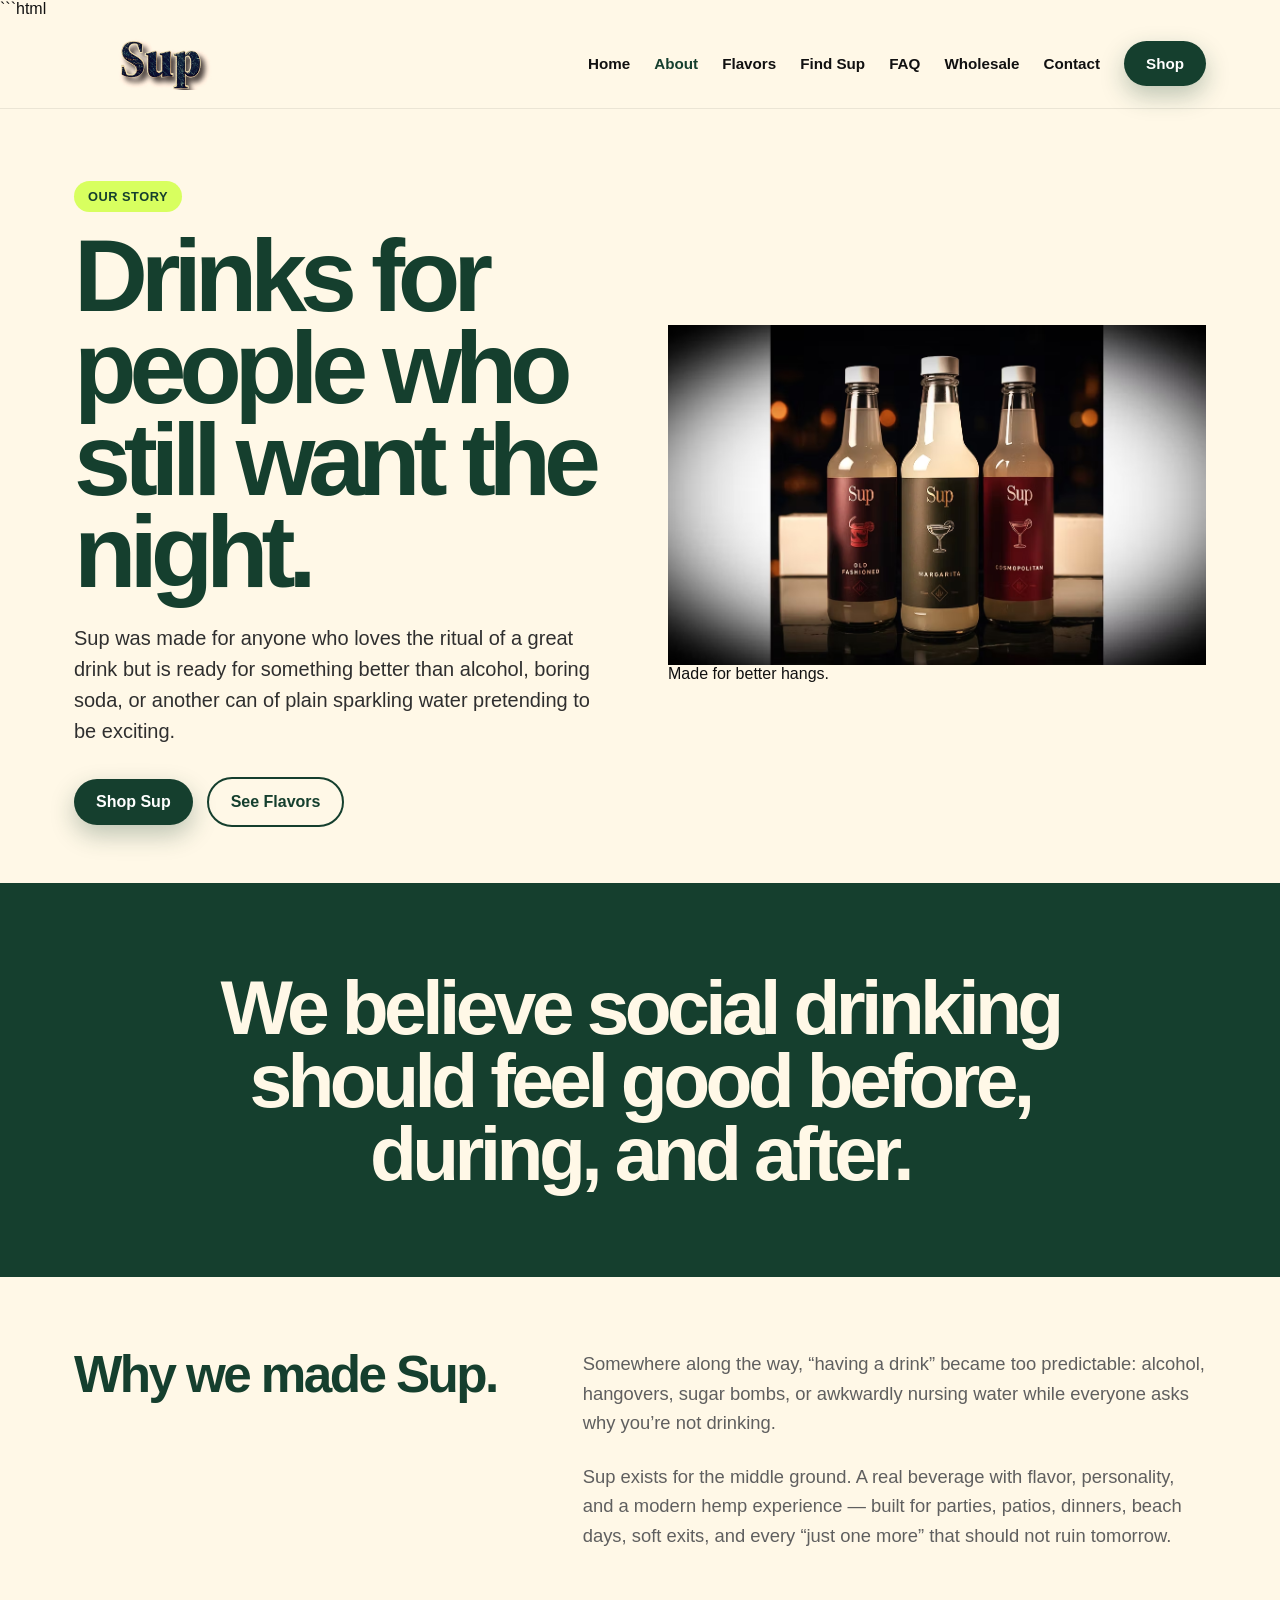
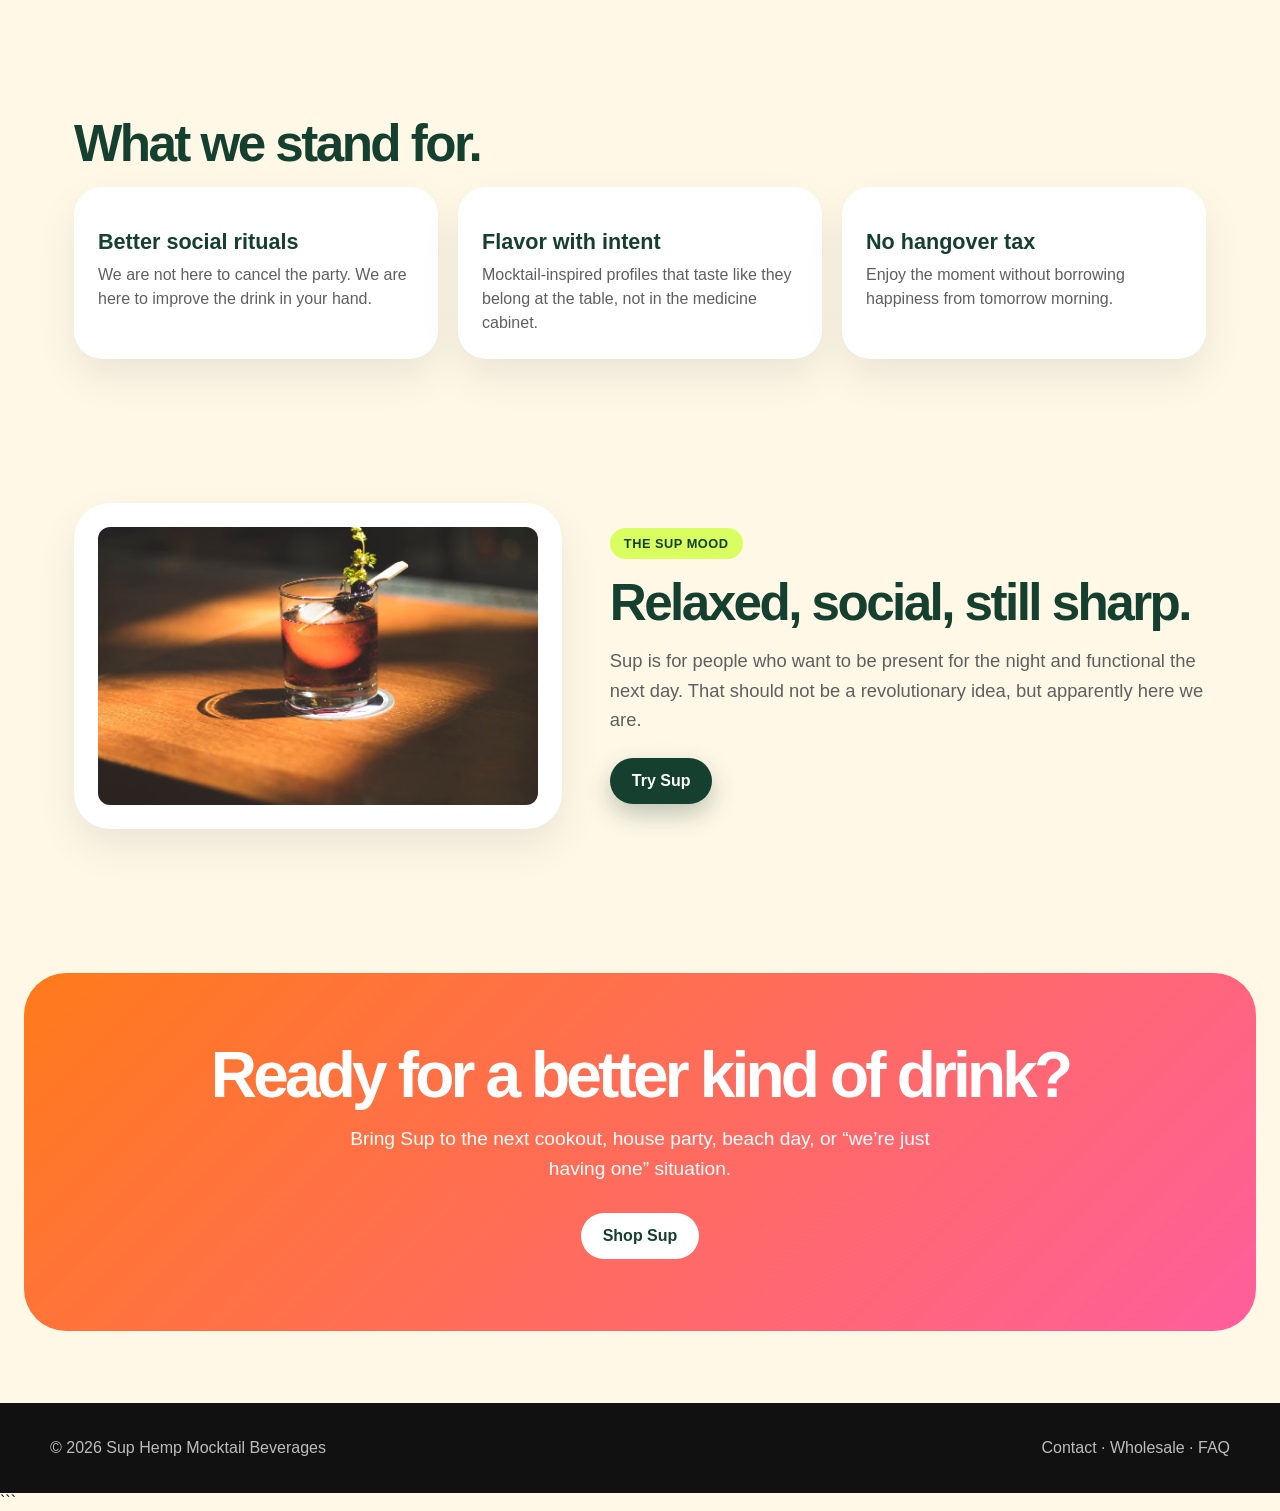
==== about.html @ 7d9d0def "Add About page for Sup Hemp Mocktail Beverages This file contains the HTML structure for the About p" ====
```html
<!DOCTYPE html>
<html lang="en">
<head>
  <meta charset="UTF-8" />
  <meta name="viewport" content="width=device-width, initial-scale=1.0" />

  <title>About Sup | Hemp Mocktail Beverages</title>

  <meta
    name="description"
    content="Learn the story behind Sup Hemp Mocktail Beverages: alcohol-free social drinks made for better nights, better mornings, and better hangs."
  />

  <link rel="stylesheet" href="style.css" />
</head>

<body>
  <header class="site-header">
    <nav class="nav" aria-label="Main navigation">
      <a class="logo" href="index.html" aria-label="Sup home">
        <img
          src="assets/suplogo.avif"
          alt="Sup Hemp Mocktail Beverages logo"
        />
      </a>

      <input
        class="nav-toggle"
        type="checkbox"
        id="nav-toggle"
        aria-label="Toggle navigation menu"
      />

      <label class="nav-toggle-label" for="nav-toggle">
        <span></span>
        <span></span>
        <span></span>
      </label>

      <div class="nav-links">
        <a href="index.html">Home</a>
        <a href="about.html" aria-current="page">About</a>
        <a href="flavors.html">Flavors</a>
        <a href="find-us.html">Find Sup</a>
        <a href="faq.html">FAQ</a>
        <a href="wholesale.html">Wholesale</a>
        <a href="contact.html">Contact</a>

        <a
          class="button nav-button"
          href="https://try-a-sup.myshopify.com/"
          target="_blank"
          rel="noopener"
        >
          Shop
        </a>
      </div>
    </nav>
  </header>

  <main>
    <section class="hero about-hero">
      <div>
        <span class="eyebrow">Our Story</span>

        <h1>
          Drinks for people who still want the night.
        </h1>

        <p>
          Sup was made for anyone who loves the ritual of a great drink but is ready for something better than alcohol, boring soda, or another can of plain sparkling water pretending to be exciting.
        </p>

        <div class="hero-actions">
          <a
            class="button"
            href="https://try-a-sup.myshopify.com/"
            target="_blank"
            rel="noopener"
          >
            Shop Sup
          </a>

          <a class="button secondary" href="flavors.html">
            See Flavors
          </a>
        </div>
      </div>

      <div class="hero-art">
        <img
          src="assets/supbevshero.avif"
          alt="Assorted Sup hemp mocktail beverages"
        />

        <div class="burst">
          Made for better hangs.
        </div>
      </div>
    </section>

    <section class="statement">
      <h2>
        We believe social drinking should feel good before, during, and after.
      </h2>
    </section>

    <section class="section split">
      <div>
        <h2 class="section-title">
          Why we made Sup.
        </h2>
      </div>

      <div>
        <p class="section-copy">
          Somewhere along the way, “having a drink” became too predictable: alcohol, hangovers, sugar bombs, or awkwardly nursing water while everyone asks why you’re not drinking.
        </p>

        <p class="section-copy">
          Sup exists for the middle ground. A real beverage with flavor, personality, and a modern hemp experience — built for parties, patios, dinners, beach days, soft exits, and every “just one more” that should not ruin tomorrow.
        </p>
      </div>
    </section>

    <section class="section">
      <h2 class="section-title">
        What we stand for.
      </h2>

      <div class="benefits">
        <div class="benefit">
          <h3>Better social rituals</h3>

          <p>
            We are not here to cancel the party. We are here to improve the drink in your hand.
          </p>
        </div>

        <div class="benefit">
          <h3>Flavor with intent</h3>

          <p>
            Mocktail-inspired profiles that taste like they belong at the table, not in the medicine cabinet.
          </p>
        </div>

        <div class="benefit">
          <h3>No hangover tax</h3>

          <p>
            Enjoy the moment without borrowing happiness from tomorrow morning.
          </p>
        </div>
      </div>
    </section>

    <section class="section image-band">
      <img
        src="assets/supofhero.avif"
        alt="Sup hemp mocktail beverage can"
      />

      <div>
        <span class="eyebrow">
          The Sup Mood
        </span>

        <h2 class="section-title">
          Relaxed, social, still sharp.
        </h2>

        <p class="section-copy">
          Sup is for people who want to be present for the night and functional the next day. That should not be a revolutionary idea, but apparently here we are.
        </p>

        <a
          class="button"
          href="https://try-a-sup.myshopify.com/"
          target="_blank"
          rel="noopener"
        >
          Try Sup
        </a>
      </div>
    </section>

    <section class="cta">
      <h2>
        Ready for a better kind of drink?
      </h2>

      <p>
        Bring Sup to the next cookout, house party, beach day, or “we’re just having one” situation.
      </p>

      <a
        class="button"
        href="https://try-a-sup.myshopify.com/"
        target="_blank"
        rel="noopener"
      >
        Shop Sup
      </a>
    </section>
  </main>

  <footer>
    <div class="footer-inner">
      <div>
        © 2026 Sup Hemp Mocktail Beverages
      </div>

      <div>
        <a href="contact.html">Contact</a>
        ·
        <a href="wholesale.html">Wholesale</a>
        ·
        <a href="faq.html">FAQ</a>
      </div>
    </div>
  </footer>
</body>
</html>
```
---- style.css ----
:root {
  --green: #153f2e;
  --green-hover: #1c5a41;
  --lime: #d8ff5f;
  --cream: #fff8e7;
  --orange: #ff7a1a;
  --pink: #ff5e9c;
  --dark: #111;
  --muted: #5f5f5f;
}

* {
  box-sizing: border-box;
}

html {
  scroll-behavior: smooth;
}

body {
  margin: 0;
  font-family: Arial, Helvetica, sans-serif;
  background: var(--cream);
  color: var(--dark);
  -webkit-font-smoothing: antialiased;
  text-rendering: optimizeLegibility;
}

a {
  color: inherit;
  text-decoration: none;
}

img {
  max-width: 100%;
  display: block;
}

.site-header,
header {
  position: sticky;
  top: 0;
  z-index: 1000;
  background: rgba(255, 248, 231, 0.94);
  backdrop-filter: blur(12px);
  border-bottom: 1px solid rgba(0,0,0,0.08);
}

.nav {
  max-width: 1180px;
  margin: 0 auto;
  padding: 18px 24px;
  display: flex;
  align-items: center;
  justify-content: space-between;
  gap: 24px;
  position: relative;
}

.logo img {
  height: 54px;
}

.nav-links {
  display: flex;
  align-items: center;
  gap: 24px;
  font-weight: 700;
  font-size: 0.95rem;
}

.nav-links a {
  transition: opacity 0.2s ease;
}

.nav-links a:hover {
  opacity: 0.7;
}

.nav-links a[aria-current="page"] {
  color: var(--green);
}

.nav-toggle {
  display: none;
}

.nav-toggle-label {
  display: none;
  cursor: pointer;
  flex-direction: column;
  gap: 5px;
}

.nav-toggle-label span {
  width: 28px;
  height: 3px;
  border-radius: 999px;
  background: var(--green);
  display: block;
}

.button {
  display: inline-flex;
  align-items: center;
  justify-content: center;
  background: var(--green);
  color: #fff;
  padding: 14px 22px;
  border-radius: 999px;
  font-weight: 800;
  border: 0;
  cursor: pointer;
  box-shadow: 0 10px 24px rgba(21,63,46,0.28);
  transition:
    background 0.25s ease,
    transform 0.2s ease,
    box-shadow 0.25s ease;
}

.button:hover {
  background: var(--green-hover);
  transform: translateY(-2px);
  box-shadow: 0 14px 28px rgba(21,63,46,0.34);
}

.secondary {
  background: transparent;
  border: 2px solid var(--green);
  color: var(--green);
  box-shadow: none;
}

.secondary:hover {
  background: var(--green);
  color: #fff;
}

.hero {
  max-width: 1180px;
  margin: 0 auto;
  padding: 72px 24px 56px;
  display: grid;
  grid-template-columns: 1fr 1fr;
  align-items: center;
  gap: 56px;
}

.eyebrow {
  display: inline-block;
  margin-bottom: 18px;
  padding: 8px 14px;
  border-radius: 999px;
  background: var(--lime);
  color: var(--green);
  font-weight: 900;
  letter-spacing: 0.04em;
  text-transform: uppercase;
  font-size: 0.8rem;
}

h1 {
  margin: 0;
  font-size: clamp(3.2rem, 8vw, 7rem);
  line-height: 0.9;
  letter-spacing: -0.07em;
  color: var(--green);
}

.hero p {
  max-width: 560px;
  margin: 24px 0 30px;
  font-size: 1.25rem;
  line-height: 1.55;
  color: #2f2f2f;
}

.hero-actions {
  display: flex;
  flex-wrap: wrap;
  gap: 14px;
  align-items: center;
}

.hero-video {
  position: relative;
  width: 100%;
  aspect-ratio: 9 / 16;
  min-height: 640px;
  max-height: 760px;
  overflow: hidden;
  border-radius: 42px;
  background: #000;
  box-shadow: 0 30px 80px rgba(21,63,46,0.22);
}

.hero-video iframe {
  position: absolute;
  inset: 0;
  width: 100%;
  height: 100%;
  border: 0;
}

.section {
  max-width: 1180px;
  margin: 0 auto;
  padding: 72px 24px;
}

.section-title {
  margin: 0 0 18px;
  font-size: clamp(2.1rem, 4vw, 4rem);
  line-height: 1;
  letter-spacing: -0.05em;
  color: var(--green);
}

.section-copy {
  max-width: 720px;
  margin: 0 0 24px;
  font-size: 1.15rem;
  line-height: 1.6;
  color: var(--muted);
}

.flavor-grid,
.location-grid,
.benefits {
  display: grid;
  gap: 20px;
}

.flavor-grid {
  grid-template-columns: repeat(4, 1fr);
}

.location-grid {
  grid-template-columns: repeat(4, 1fr);
}

.benefits {
  grid-template-columns: repeat(3, 1fr);
}

.flavor-card,
.location-card,
.benefit {
  background: #fff;
  border-radius: 28px;
  padding: 24px;
  box-shadow: 0 18px 40px rgba(0,0,0,0.08);
}

.flavor-card {
  min-height: 360px;
  display: flex;
  flex-direction: column;
  justify-content: space-between;
  overflow: hidden;
}

.flavor-card img {
  width: 100%;
  max-height: 230px;
  object-fit: contain;
  filter: drop-shadow(0 18px 18px rgba(0,0,0,0.16));
}

.flavor-card h3,
.location-card h3,
.benefit h3 {
  margin: 18px 0 8px;
  font-size: 1.35rem;
  color: var(--green);
}

.flavor-card p,
.location-card li,
.benefit p {
  margin: 0;
  line-height: 1.5;
  color: var(--muted);
}

.location-card ul {
  list-style: none;
  padding: 0;
  margin: 12px 0 0;
}

.statement {
  background: var(--green);
  color: var(--cream);
  text-align: center;
  padding: 88px 24px;
}

.statement h2 {
  max-width: 980px;
  margin: 0 auto;
  font-size: clamp(2.6rem, 6vw, 6rem);
  line-height: 0.95;
  letter-spacing: -0.06em;
}

.split {
  display: grid;
  grid-template-columns: 0.85fr 1.15fr;
  gap: 48px;
  align-items: start;
}

.image-band {
  display: grid;
  grid-template-columns: 0.9fr 1.1fr;
  gap: 48px;
  align-items: center;
}

.image-band img {
  width: 100%;
  max-height: 520px;
  object-fit: contain;
  border-radius: 36px;
  background: #fff;
  padding: 24px;
  box-shadow: 0 18px 40px rgba(0,0,0,0.08);
}

.faq-list {
  display: grid;
  gap: 14px;
}

details {
  background: #fff;
  border-radius: 22px;
  padding: 22px 24px;
  box-shadow: 0 12px 28px rgba(0,0,0,0.06);
}

summary {
  cursor: pointer;
  font-weight: 900;
  color: var(--green);
  font-size: 1.1rem;
}

details p {
  margin: 16px 0 0;
  color: var(--muted);
  line-height: 1.55;
}

.contact-form {
  display: grid;
  gap: 16px;
  max-width: 860px;
}

.form-grid {
  display: grid;
  grid-template-columns: 1fr 1fr;
  gap: 16px;
}

input,
select,
textarea {
  width: 100%;
  padding: 16px 18px;
  border-radius: 18px;
  border: 2px solid rgba(21,63,46,0.18);
  background: #fff;
  font: inherit;
  color: var(--dark);
}

textarea {
  resize: vertical;
}

input:focus,
select:focus,
textarea:focus {
  outline: none;
  border-color: var(--green);
}

.sr-only {
  position: absolute;
  width: 1px;
  height: 1px;
  margin: -1px;
  padding: 0;
  overflow: hidden;
  clip-path: inset(50%);
  white-space: nowrap;
  border: 0;
}

.cta {
  margin: 72px 24px;
  padding: 72px 24px;
  border-radius: 42px;
  background: linear-gradient(135deg, var(--orange), var(--pink));
  color: #fff;
  text-align: center;
}

.cta h2 {
  max-width: 860px;
  margin: 0 auto 18px;
  font-size: clamp(2.4rem, 5vw, 5rem);
  line-height: 0.95;
  letter-spacing: -0.06em;
}

.cta p {
  max-width: 620px;
  margin: 0 auto 30px;
  font-size: 1.2rem;
  line-height: 1.55;
}

.cta .button {
  background: #fff;
  color: var(--green);
  box-shadow: none;
}

.cta .button:hover {
  background: var(--cream);
}

footer {
  background: var(--dark);
  color: #fff;
  padding: 36px 24px;
}

.footer-inner {
  max-width: 1180px;
  margin: 0 auto;
  display: flex;
  justify-content: space-between;
  flex-wrap: wrap;
  gap: 24px;
  color: rgba(255,255,255,0.72);
}

@media (max-width: 1100px) {
  .nav-links {
    gap: 18px;
  }

  .hero {
    gap: 40px;
  }
}

@media (max-width: 900px) {
  .nav {
    flex-wrap: wrap;
  }

  .nav-toggle-label {
    display: flex;
    margin-left: auto;
  }

  .nav-links {
    width: 100%;
    display: none;
    flex-direction: column;
    align-items: flex-start;
    padding-top: 18px;
    gap: 18px;
  }

  .nav-toggle:checked + .nav-toggle-label + .nav-links {
    display: flex;
  }

  .nav-button {
    width: 100%;
    justify-content: center;
  }

  .hero,
  .split,
  .image-band {
    grid-template-columns: 1fr;
  }

  .hero {
    padding-top: 48px;
  }

  .hero-video {
    aspect-ratio: 9 / 16;
    min-height: auto;
    max-height: none;
  }

  .flavor-grid,
  .location-grid,
  .benefits {
    grid-template-columns: 1fr 1fr;
  }
}

@media (max-width: 640px) {
  .logo img {
    height: 46px;
  }

  .flavor-grid,
  .location-grid,
  .benefits,
  .form-grid {
    grid-template-columns: 1fr;
  }

  h1 {
    font-size: clamp(3rem, 17vw, 5rem);
  }

  .hero-video {
    width: 100%;
    aspect-ratio: 9 / 16;
    min-height: auto;
    border-radius: 28px;
  }

  .cta {
    margin: 48px 16px;
    padding: 56px 20px;
  }
}
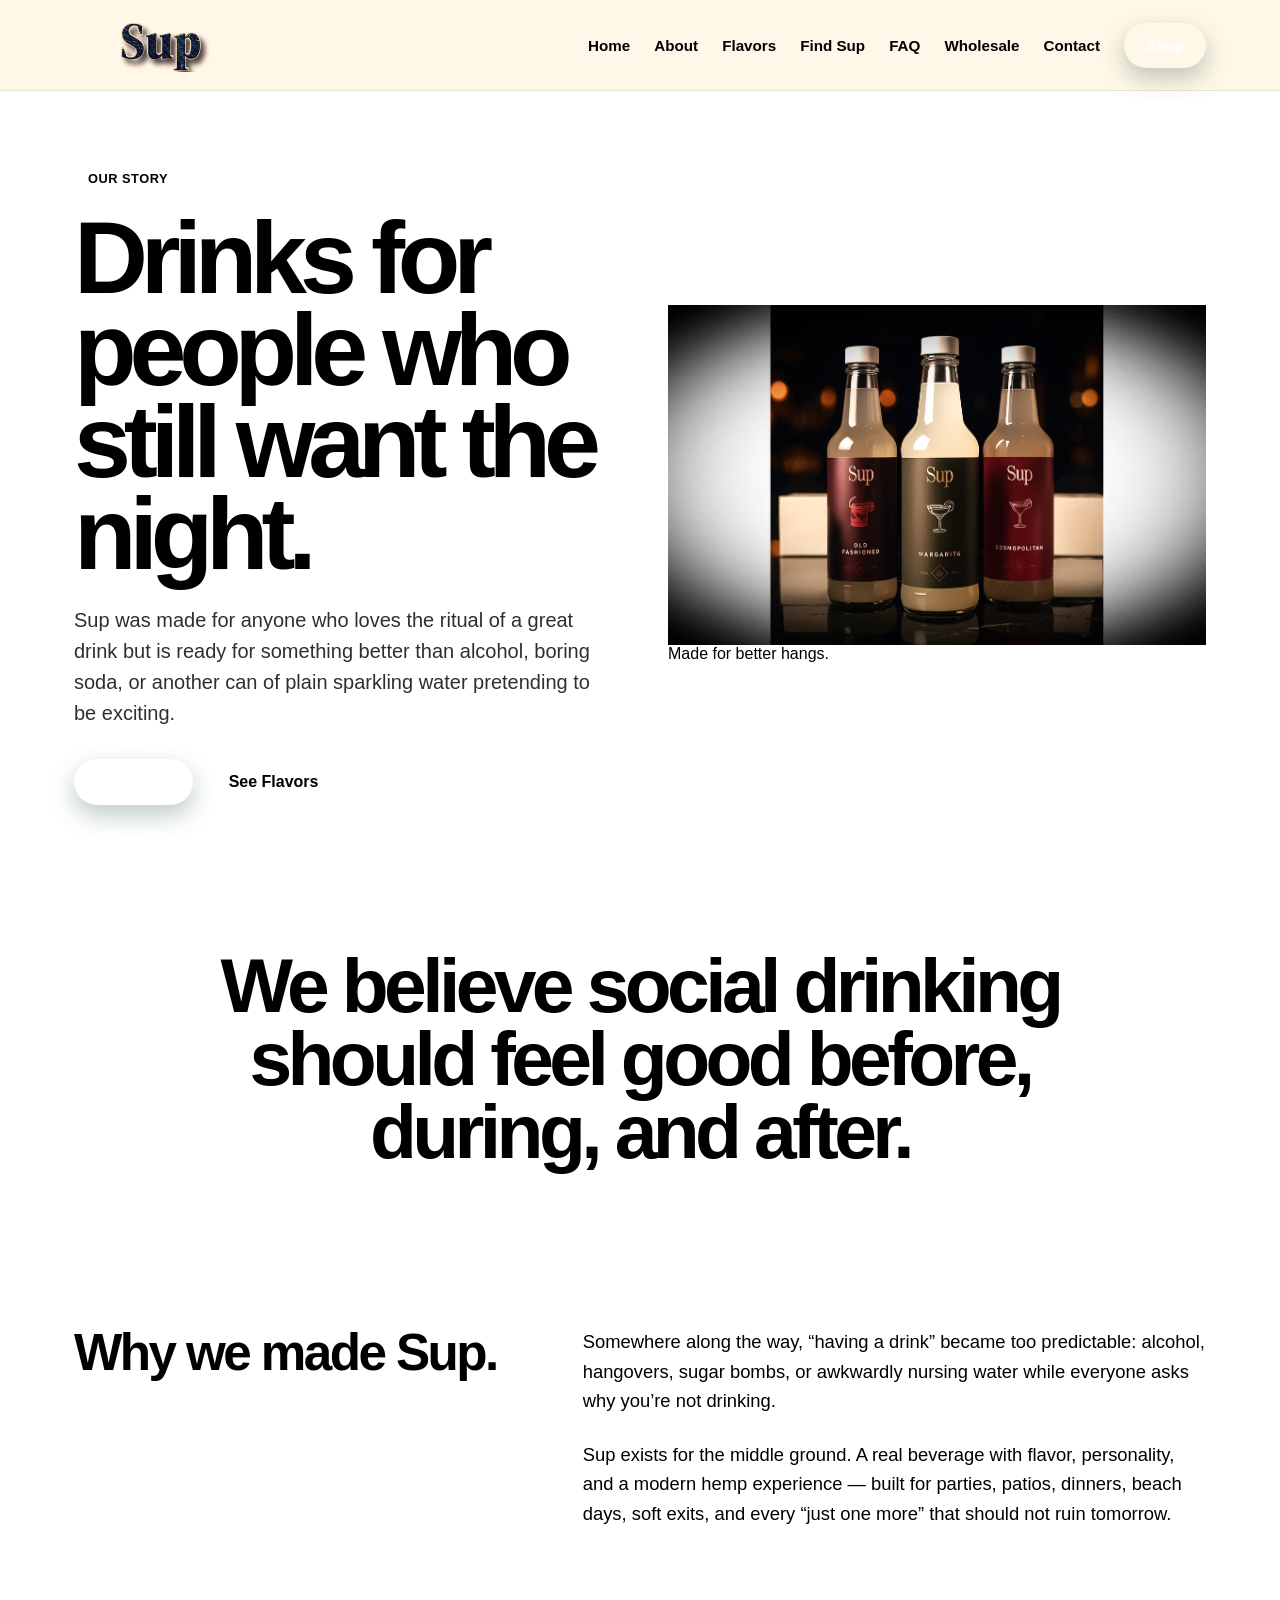
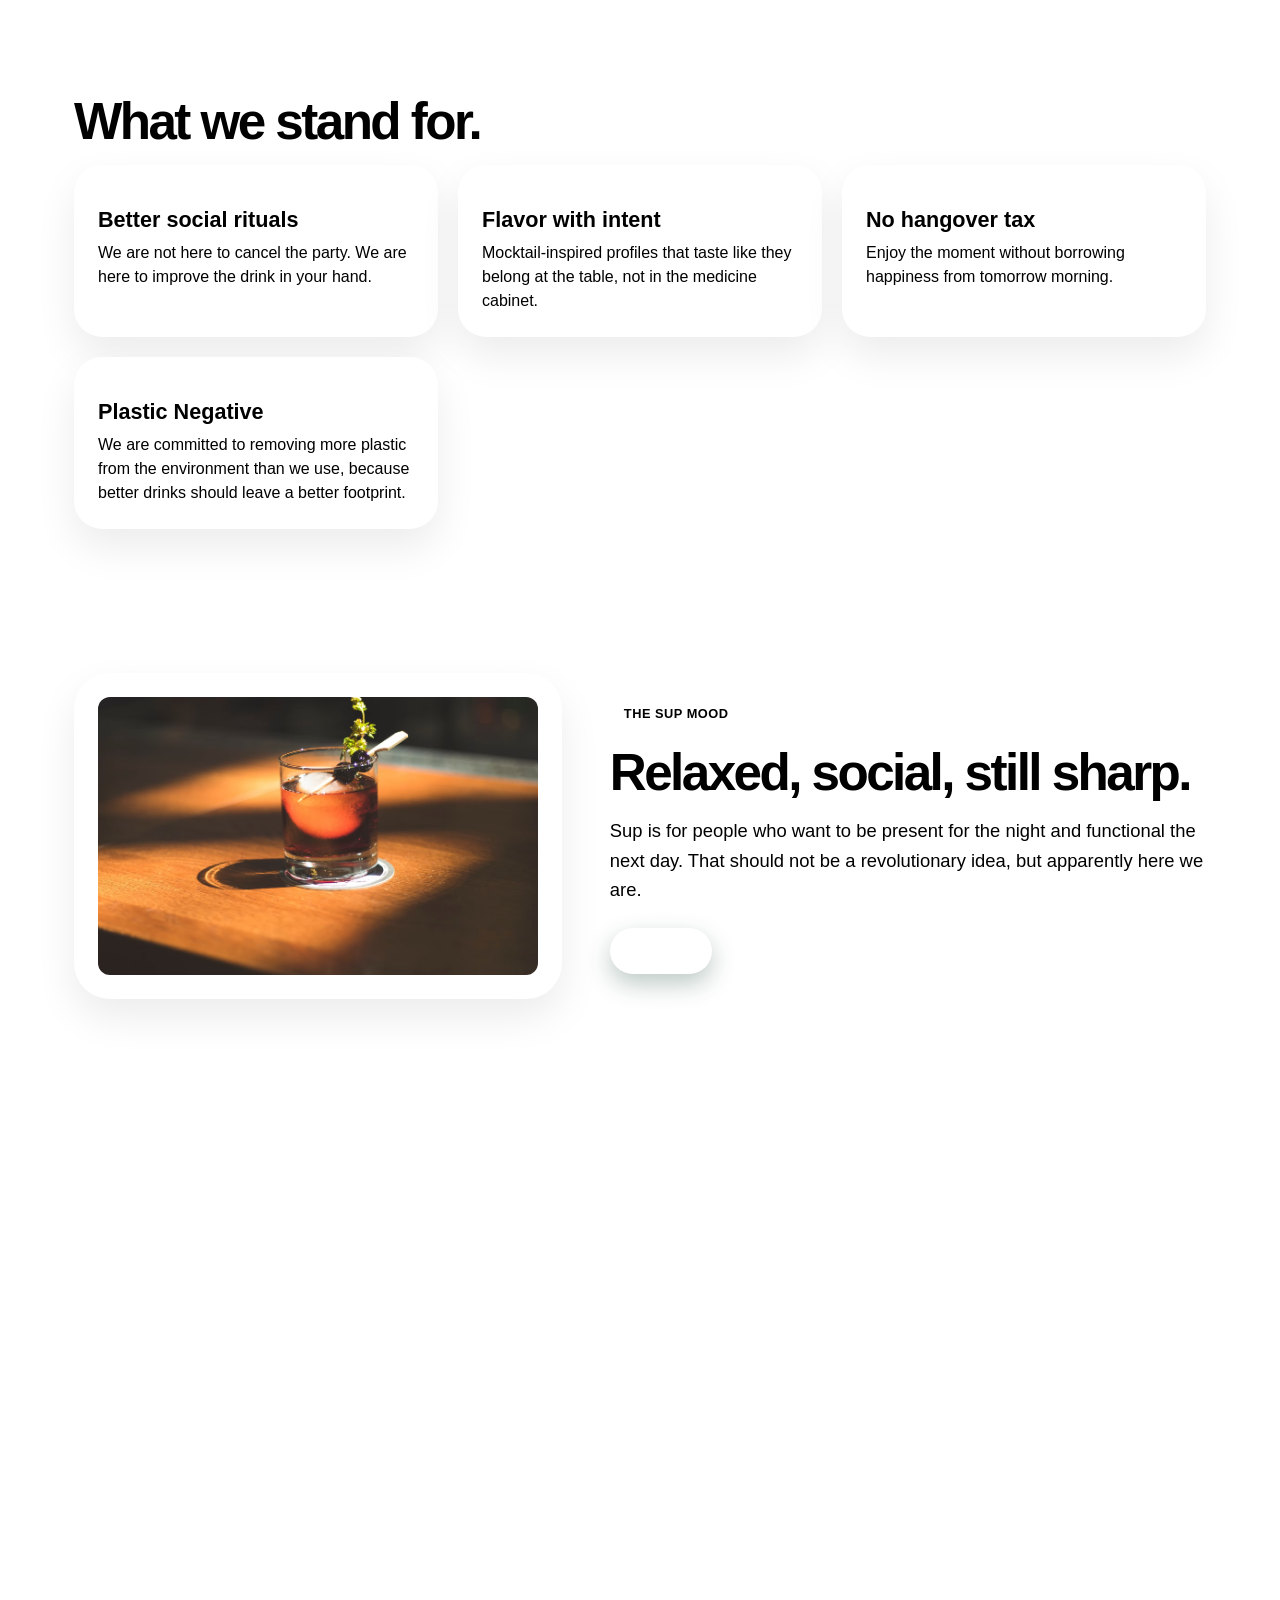
==== commit 1fa30252: "Update about.html" ====
--- a/about.html
+++ b/about.html
@@ -1,4 +1,4 @@
-```html
+
 <!DOCTYPE html>
 <html lang="en">
 <head>
@@ -153,6 +153,14 @@
             Enjoy the moment without borrowing happiness from tomorrow morning.
           </p>
         </div>
+
+        <div class="benefit">
+          <h3>Plastic Negative</h3>
+
+          <p>
+            We are committed to removing more plastic from the environment than we use, because better drinks should leave a better footprint.
+          </p>
+        </div>
       </div>
     </section>
 
@@ -223,4 +231,3 @@
   </footer>
 </body>
 </html>
-```
--- a/style.css
+++ b/style.css
@@ -1,4 +1,4 @@
-
+```css
 :root {
   --green: #153f2e;
   --green-hover: #1c5a41;
@@ -44,7 +44,7 @@
   z-index: 1000;
   background: rgba(255, 248, 231, 0.94);
   backdrop-filter: blur(12px);
-  border-bottom: 1px solid rgba(0,0,0,0.08);
+  border-bottom: 1px solid rgba(0, 0, 0, 0.08);
 }
 
 .nav {
@@ -112,7 +112,7 @@
   font-weight: 800;
   border: 0;
   cursor: pointer;
-  box-shadow: 0 10px 24px rgba(21,63,46,0.28);
+  box-shadow: 0 10px 24px rgba(21, 63, 46, 0.28);
   transition:
     background 0.25s ease,
     transform 0.2s ease,
@@ -122,7 +122,7 @@
 .button:hover {
   background: var(--green-hover);
   transform: translateY(-2px);
-  box-shadow: 0 14px 28px rgba(21,63,46,0.34);
+  box-shadow: 0 14px 28px rgba(21, 63, 46, 0.34);
 }
 
 .secondary {
@@ -135,6 +135,67 @@
 .secondary:hover {
   background: var(--green);
   color: #fff;
+}
+
+.age-gate {
+  position: fixed;
+  inset: 0;
+  z-index: 99999;
+  background: rgba(17, 17, 17, 0.96);
+  color: #fff;
+  display: grid;
+  place-items: center;
+  padding: 24px;
+}
+
+.age-gate-box {
+  width: 100%;
+  max-width: 460px;
+  background: var(--cream);
+  color: var(--dark);
+  border-radius: 32px;
+  padding: 36px 28px;
+  text-align: center;
+  box-shadow: 0 30px 90px rgba(0, 0, 0, 0.35);
+}
+
+.age-gate-box h2 {
+  margin: 0 0 14px;
+  color: var(--green);
+  font-size: clamp(2rem, 6vw, 3.5rem);
+  line-height: 0.95;
+  letter-spacing: -0.05em;
+}
+
+.age-gate-box p {
+  margin: 0 0 20px;
+  color: var(--muted);
+  line-height: 1.5;
+}
+
+.age-gate-box form {
+  display: grid;
+  gap: 14px;
+}
+
+.age-gate-box label {
+  font-weight: 900;
+  color: var(--green);
+  text-align: left;
+}
+
+.age-gate-box input[type="date"] {
+  margin-top: 8px;
+}
+
+.age-disclaimer {
+  font-size: 0.85rem;
+}
+
+.age-error {
+  margin-top: 16px;
+  color: #b00020;
+  font-weight: 800;
 }
 
 .hero {
@@ -192,7 +253,7 @@
   overflow: hidden;
   border-radius: 42px;
   background: #000;
-  box-shadow: 0 30px 80px rgba(21,63,46,0.22);
+  box-shadow: 0 30px 80px rgba(21, 63, 46, 0.22);
 }
 
 .hero-video iframe {
@@ -250,7 +311,7 @@
   background: #fff;
   border-radius: 28px;
   padding: 24px;
-  box-shadow: 0 18px 40px rgba(0,0,0,0.08);
+  box-shadow: 0 18px 40px rgba(0, 0, 0, 0.08);
 }
 
 .flavor-card {
@@ -265,7 +326,15 @@
   width: 100%;
   max-height: 230px;
   object-fit: contain;
-  filter: drop-shadow(0 18px 18px rgba(0,0,0,0.16));
+  filter: drop-shadow(0 18px 18px rgba(0, 0, 0, 0.16));
+}
+
+.location-card img {
+  width: 100%;
+  max-height: 220px;
+  object-fit: contain;
+  margin: 0 auto 12px;
+  filter: drop-shadow(0 14px 16px rgba(0, 0, 0, 0.14));
 }
 
 .flavor-card h3,
@@ -274,6 +343,17 @@
   margin: 18px 0 8px;
   font-size: 1.35rem;
   color: var(--green);
+}
+
+.location-card h3 a {
+  text-decoration: underline;
+  text-decoration-thickness: 2px;
+  text-underline-offset: 4px;
+}
+
+.location-card h3 a:hover,
+.location-card li a:hover {
+  color: var(--green-hover);
 }
 
 .flavor-card p,
@@ -290,6 +370,20 @@
   margin: 12px 0 0;
 }
 
+.cert-grid {
+  display: grid;
+  grid-template-columns: repeat(2, 1fr);
+  gap: 20px;
+}
+
+.cert-grid img {
+  width: 100%;
+  border-radius: 18px;
+  background: #fff;
+  padding: 12px;
+  box-shadow: 0 12px 28px rgba(0, 0, 0, 0.08);
+}
+
 .statement {
   background: var(--green);
   color: var(--cream);
@@ -326,7 +420,7 @@
   border-radius: 36px;
   background: #fff;
   padding: 24px;
-  box-shadow: 0 18px 40px rgba(0,0,0,0.08);
+  box-shadow: 0 18px 40px rgba(0, 0, 0, 0.08);
 }
 
 .faq-list {
@@ -338,7 +432,7 @@
   background: #fff;
   border-radius: 22px;
   padding: 22px 24px;
-  box-shadow: 0 12px 28px rgba(0,0,0,0.06);
+  box-shadow: 0 12px 28px rgba(0, 0, 0, 0.06);
 }
 
 summary {
@@ -366,13 +460,13 @@
   gap: 16px;
 }
 
-input,
+input:not(.nav-toggle),
 select,
 textarea {
   width: 100%;
   padding: 16px 18px;
   border-radius: 18px;
-  border: 2px solid rgba(21,63,46,0.18);
+  border: 2px solid rgba(21, 63, 46, 0.18);
   background: #fff;
   font: inherit;
   color: var(--dark);
@@ -382,7 +476,7 @@
   resize: vertical;
 }
 
-input:focus,
+input:not(.nav-toggle):focus,
 select:focus,
 textarea:focus {
   outline: none;
@@ -448,7 +542,7 @@
   justify-content: space-between;
   flex-wrap: wrap;
   gap: 24px;
-  color: rgba(255,255,255,0.72);
+  color: rgba(255, 255, 255, 0.72);
 }
 
 @media (max-width: 1100px) {
@@ -507,7 +601,8 @@
 
   .flavor-grid,
   .location-grid,
-  .benefits {
+  .benefits,
+  .cert-grid {
     grid-template-columns: 1fr 1fr;
   }
 }
@@ -520,7 +615,8 @@
   .flavor-grid,
   .location-grid,
   .benefits,
-  .form-grid {
+  .form-grid,
+  .cert-grid {
     grid-template-columns: 1fr;
   }
 
@@ -535,8 +631,14 @@
     border-radius: 28px;
   }
 
+  .age-gate-box {
+    padding: 30px 22px;
+    border-radius: 26px;
+  }
+
   .cta {
     margin: 48px 16px;
     padding: 56px 20px;
   }
 }
+```
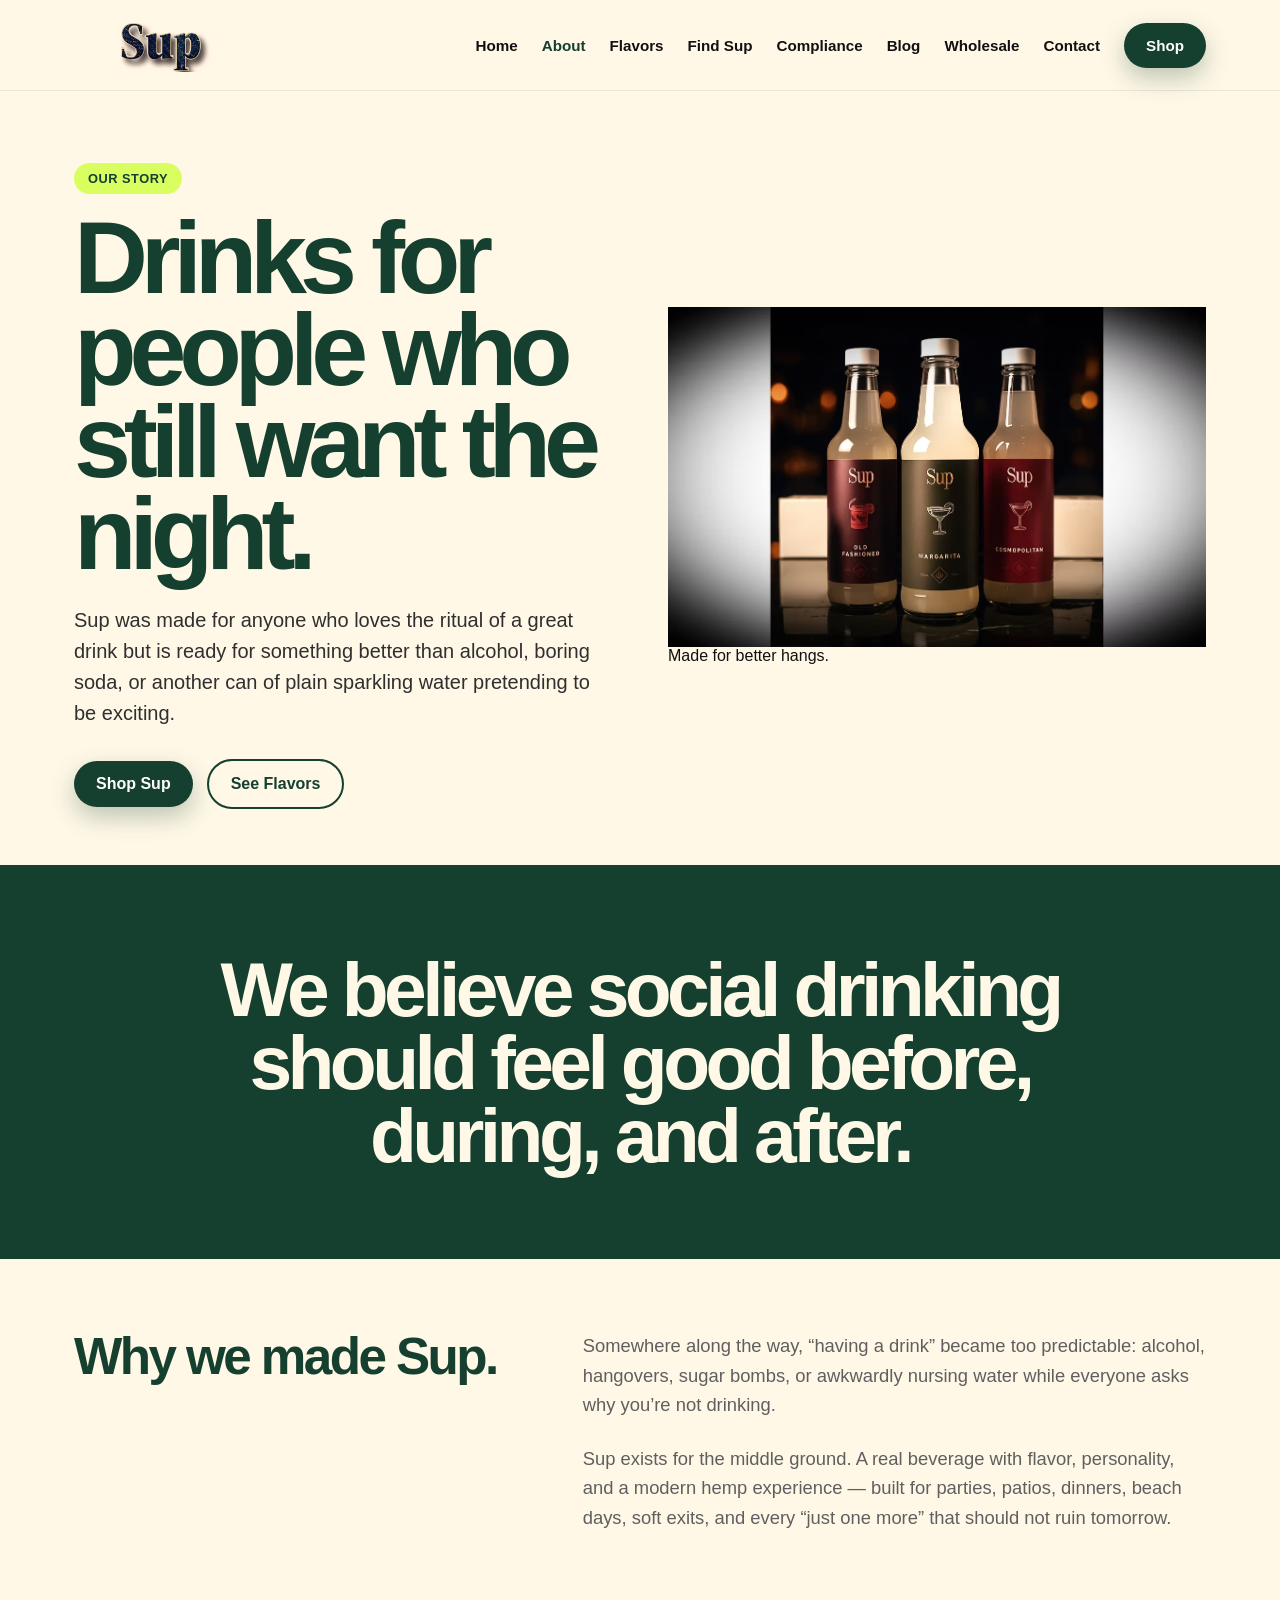
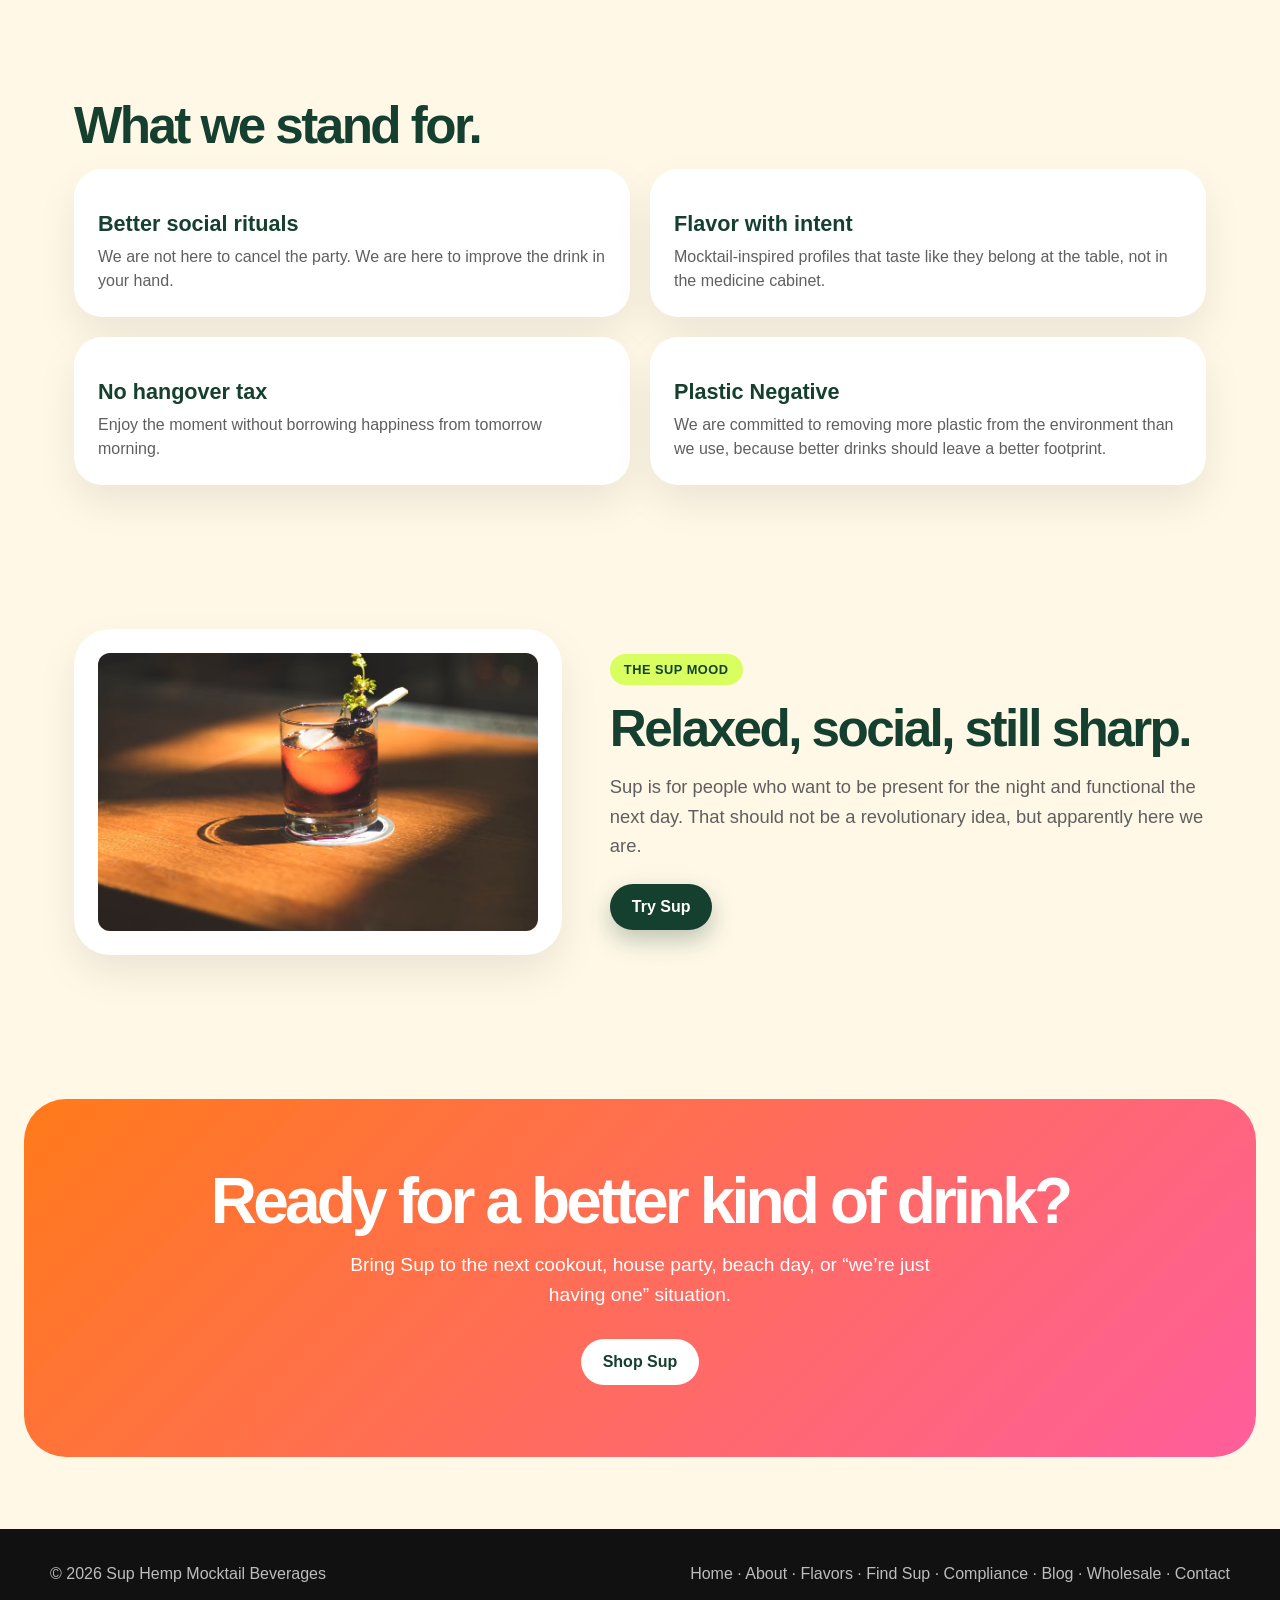
==== commit 396ed905: "Update navigation links in about.html" ====
--- a/about.html
+++ b/about.html
@@ -43,7 +43,8 @@
         <a href="about.html" aria-current="page">About</a>
         <a href="flavors.html">Flavors</a>
         <a href="find-us.html">Find Sup</a>
-        <a href="faq.html">FAQ</a>
+        <a href="compliance.html">Compliance</a>
+        <a href="blog.html">Blog</a>
         <a href="wholesale.html">Wholesale</a>
         <a href="contact.html">Contact</a>
 
@@ -221,13 +222,24 @@
       </div>
 
       <div>
+        <a href="index.html">Home</a>
+        ·
+        <a href="about.html">About</a>
+        ·
+        <a href="flavors.html">Flavors</a>
+        ·
+        <a href="find-us.html">Find Sup</a>
+        ·
+        <a href="compliance.html">Compliance</a>
+        ·
+        <a href="blog.html">Blog</a>
+        ·
+        <a href="wholesale.html">Wholesale</a>
+        ·
         <a href="contact.html">Contact</a>
-        ·
-        <a href="wholesale.html">Wholesale</a>
-        ·
-        <a href="faq.html">FAQ</a>
       </div>
     </div>
   </footer>
 </body>
 </html>
+
--- a/style.css
+++ b/style.css
@@ -1,4 +1,4 @@
-```css
+
 :root {
   --green: #153f2e;
   --green-hover: #1c5a41;
@@ -305,6 +305,10 @@
   grid-template-columns: repeat(3, 1fr);
 }
 
+.benefits:has(.benefit:nth-child(4)) {
+  grid-template-columns: repeat(2, 1fr);
+}
+
 .flavor-card,
 .location-card,
 .benefit {
@@ -641,4 +645,3 @@
     padding: 56px 20px;
   }
 }
-```
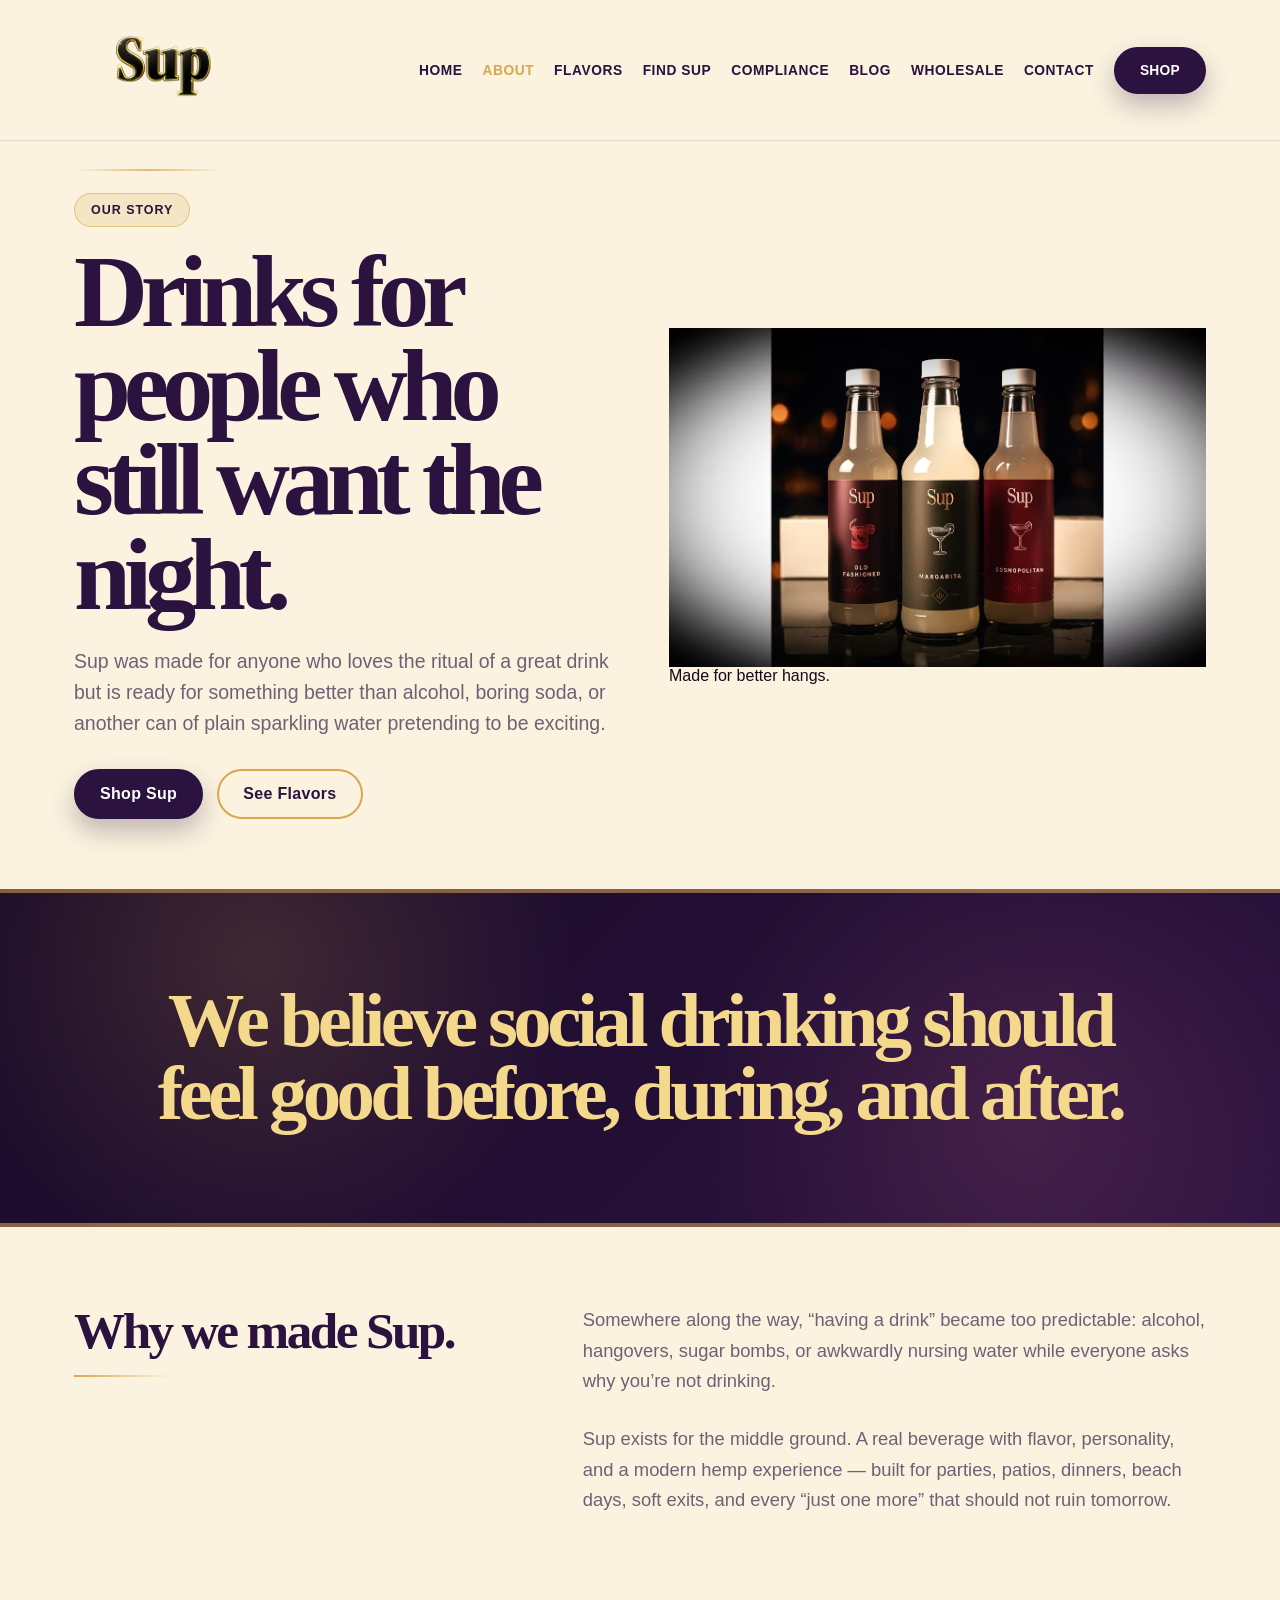
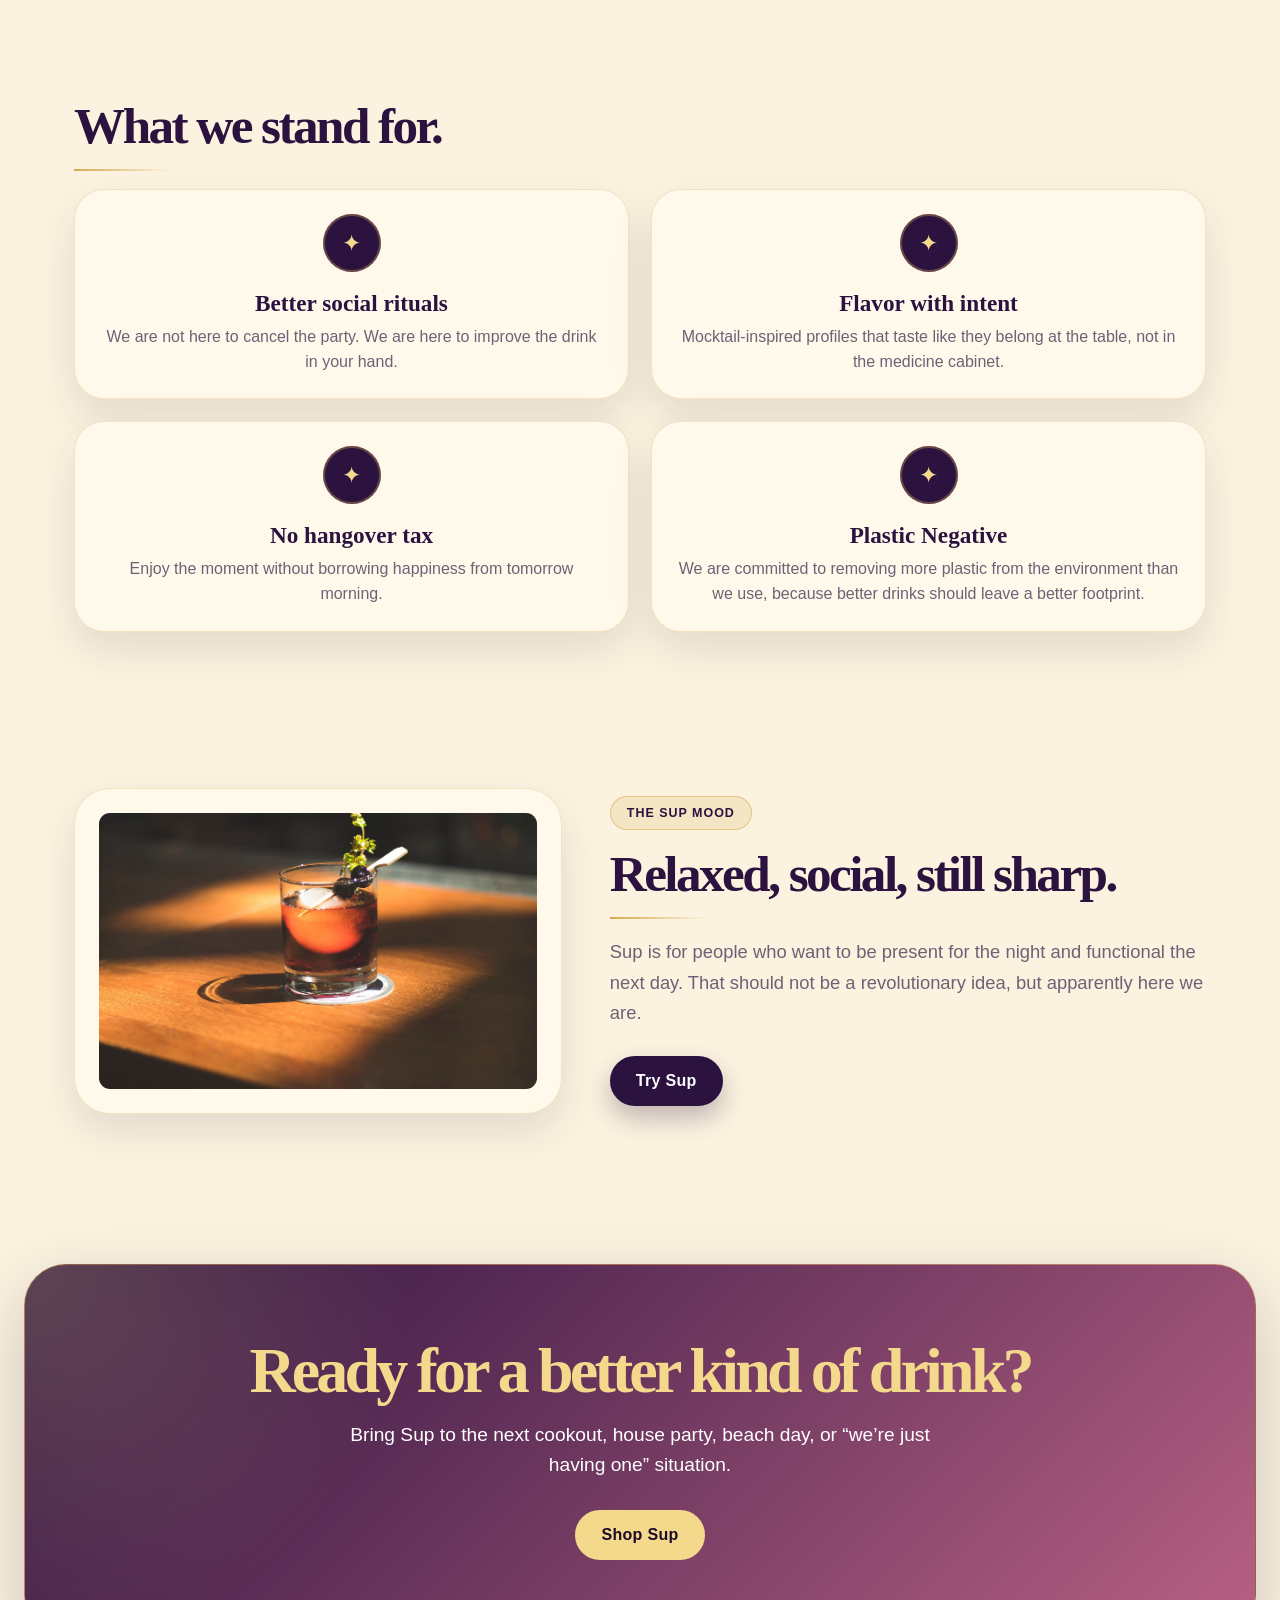
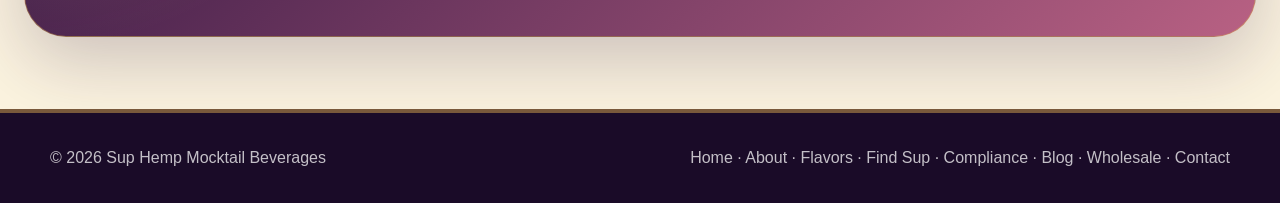
==== commit 92327389: "Change logo image format from AVIF to PNG" ====
--- a/about.html
+++ b/about.html
@@ -20,7 +20,7 @@
     <nav class="nav" aria-label="Main navigation">
       <a class="logo" href="index.html" aria-label="Sup home">
         <img
-          src="assets/suplogo.avif"
+          src="assets/suplogo.png"
           alt="Sup Hemp Mocktail Beverages logo"
         />
       </a>
--- a/style.css
+++ b/style.css
@@ -1,13 +1,16 @@
 
 :root {
-  --green: #153f2e;
-  --green-hover: #1c5a41;
-  --lime: #d8ff5f;
-  --cream: #fff8e7;
-  --orange: #ff7a1a;
-  --pink: #ff5e9c;
-  --dark: #111;
-  --muted: #5f5f5f;
+  --purple: #2b123f;
+  --purple-deep: #1a0b28;
+  --purple-hover: #3a1858;
+  --gold: #d7a84f;
+  --gold-light: #f4d98c;
+  --cream: #fbf3df;
+  --cream-soft: #fff9ec;
+  --rose: #b86183;
+  --dark: #130b18;
+  --muted: #6f6175;
+  --white: #fff;
 }
 
 * {
@@ -42,44 +45,56 @@
   position: sticky;
   top: 0;
   z-index: 1000;
-  background: rgba(255, 248, 231, 0.94);
-  backdrop-filter: blur(12px);
-  border-bottom: 1px solid rgba(0, 0, 0, 0.08);
+  background: rgba(251, 243, 223, 0.96);
+  backdrop-filter: blur(14px);
+  border-bottom: 1px solid rgba(43, 18, 63, 0.12);
 }
 
 .nav {
   max-width: 1180px;
   margin: 0 auto;
-  padding: 18px 24px;
+  padding: 14px 24px;
   display: flex;
   align-items: center;
   justify-content: space-between;
-  gap: 24px;
+  gap: 36px;
   position: relative;
 }
 
+.brand {
+  display: flex;
+  align-items: center;
+  flex-shrink: 0;
+}
+
 .logo img {
-  height: 54px;
+  height: 112px;
+  width: auto;
 }
 
 .nav-links {
   display: flex;
   align-items: center;
-  gap: 24px;
+  justify-content: flex-end;
+  gap: 20px;
   font-weight: 700;
-  font-size: 0.95rem;
+  font-size: 0.86rem;
+  letter-spacing: 0.04em;
+  flex-wrap: wrap;
+  text-transform: uppercase;
+  color: var(--purple);
 }
 
 .nav-links a {
-  transition: opacity 0.2s ease;
+  transition: color 0.2s ease, opacity 0.2s ease;
 }
 
 .nav-links a:hover {
-  opacity: 0.7;
+  color: var(--gold);
 }
 
 .nav-links a[aria-current="page"] {
-  color: var(--green);
+  color: var(--gold);
 }
 
 .nav-toggle {
@@ -97,7 +112,7 @@
   width: 28px;
   height: 3px;
   border-radius: 999px;
-  background: var(--green);
+  background: var(--purple);
   display: block;
 }
 
@@ -105,43 +120,48 @@
   display: inline-flex;
   align-items: center;
   justify-content: center;
-  background: var(--green);
+  background: var(--purple);
   color: #fff;
-  padding: 14px 22px;
+  padding: 14px 24px;
   border-radius: 999px;
-  font-weight: 800;
-  border: 0;
+  font-weight: 900;
+  border: 2px solid var(--purple);
   cursor: pointer;
-  box-shadow: 0 10px 24px rgba(21, 63, 46, 0.28);
+  letter-spacing: 0.02em;
+  box-shadow: 0 12px 26px rgba(43, 18, 63, 0.28);
   transition:
     background 0.25s ease,
+    border-color 0.25s ease,
+    color 0.25s ease,
     transform 0.2s ease,
     box-shadow 0.25s ease;
 }
 
 .button:hover {
-  background: var(--green-hover);
+  background: var(--purple-hover);
+  border-color: var(--purple-hover);
   transform: translateY(-2px);
-  box-shadow: 0 14px 28px rgba(21, 63, 46, 0.34);
+  box-shadow: 0 16px 34px rgba(43, 18, 63, 0.34);
 }
 
 .secondary {
   background: transparent;
-  border: 2px solid var(--green);
-  color: var(--green);
+  border: 2px solid var(--gold);
+  color: var(--purple);
   box-shadow: none;
 }
 
 .secondary:hover {
-  background: var(--green);
-  color: #fff;
+  background: var(--gold);
+  border-color: var(--gold);
+  color: var(--purple-deep);
 }
 
 .age-gate {
   position: fixed;
   inset: 0;
   z-index: 99999;
-  background: rgba(17, 17, 17, 0.96);
+  background: rgba(26, 11, 40, 0.97);
   color: #fff;
   display: grid;
   place-items: center;
@@ -151,17 +171,19 @@
 .age-gate-box {
   width: 100%;
   max-width: 460px;
-  background: var(--cream);
+  background: var(--cream-soft);
   color: var(--dark);
   border-radius: 32px;
-  padding: 36px 28px;
+  padding: 38px 30px;
   text-align: center;
-  box-shadow: 0 30px 90px rgba(0, 0, 0, 0.35);
+  border: 1px solid rgba(215, 168, 79, 0.45);
+  box-shadow: 0 30px 90px rgba(0, 0, 0, 0.4);
 }
 
 .age-gate-box h2 {
   margin: 0 0 14px;
-  color: var(--green);
+  color: var(--purple);
+  font-family: Georgia, "Times New Roman", serif;
   font-size: clamp(2rem, 6vw, 3.5rem);
   line-height: 0.95;
   letter-spacing: -0.05em;
@@ -180,12 +202,25 @@
 
 .age-gate-box label {
   font-weight: 900;
-  color: var(--green);
+  color: var(--purple);
   text-align: left;
 }
 
-.age-gate-box input[type="date"] {
-  margin-top: 8px;
+.age-checkbox {
+  display: flex;
+  align-items: flex-start;
+  gap: 12px;
+  background: #fff;
+  border: 2px solid rgba(43, 18, 63, 0.14);
+  border-radius: 18px;
+  padding: 16px 18px;
+  line-height: 1.4;
+}
+
+.age-checkbox input {
+  width: auto;
+  margin: 3px 0 0;
+  accent-color: var(--purple);
 }
 
 .age-disclaimer {
@@ -201,40 +236,54 @@
 .hero {
   max-width: 1180px;
   margin: 0 auto;
-  padding: 72px 24px 56px;
+  padding: 52px 24px 70px;
   display: grid;
   grid-template-columns: 1fr 1fr;
   align-items: center;
-  gap: 56px;
+  gap: 58px;
+  position: relative;
+}
+
+.hero::before {
+  content: "";
+  position: absolute;
+  top: 28px;
+  left: 24px;
+  width: 150px;
+  height: 2px;
+  background: linear-gradient(90deg, transparent, var(--gold), transparent);
+  opacity: 0.75;
 }
 
 .eyebrow {
   display: inline-block;
   margin-bottom: 18px;
-  padding: 8px 14px;
+  padding: 9px 16px;
   border-radius: 999px;
-  background: var(--lime);
-  color: var(--green);
+  background: rgba(215, 168, 79, 0.18);
+  color: var(--purple);
+  border: 1px solid rgba(215, 168, 79, 0.55);
   font-weight: 900;
-  letter-spacing: 0.04em;
+  letter-spacing: 0.08em;
   text-transform: uppercase;
-  font-size: 0.8rem;
+  font-size: 0.78rem;
 }
 
 h1 {
   margin: 0;
-  font-size: clamp(3.2rem, 8vw, 7rem);
-  line-height: 0.9;
+  font-family: Georgia, "Times New Roman", serif;
+  font-size: clamp(3.3rem, 8vw, 7rem);
+  line-height: 0.92;
   letter-spacing: -0.07em;
-  color: var(--green);
+  color: var(--purple);
 }
 
 .hero p {
   max-width: 560px;
   margin: 24px 0 30px;
-  font-size: 1.25rem;
-  line-height: 1.55;
-  color: #2f2f2f;
+  font-size: 1.22rem;
+  line-height: 1.6;
+  color: var(--muted);
 }
 
 .hero-actions {
@@ -253,7 +302,8 @@
   overflow: hidden;
   border-radius: 42px;
   background: #000;
-  box-shadow: 0 30px 80px rgba(21, 63, 46, 0.22);
+  border: 6px solid rgba(215, 168, 79, 0.45);
+  box-shadow: 0 30px 80px rgba(43, 18, 63, 0.28);
 }
 
 .hero-video iframe {
@@ -267,22 +317,32 @@
 .section {
   max-width: 1180px;
   margin: 0 auto;
-  padding: 72px 24px;
+  padding: 78px 24px;
 }
 
 .section-title {
   margin: 0 0 18px;
-  font-size: clamp(2.1rem, 4vw, 4rem);
+  font-family: Georgia, "Times New Roman", serif;
+  font-size: clamp(2.2rem, 4vw, 4.2rem);
   line-height: 1;
   letter-spacing: -0.05em;
-  color: var(--green);
+  color: var(--purple);
+}
+
+.section-title::after {
+  content: "";
+  display: block;
+  width: 96px;
+  height: 2px;
+  margin-top: 18px;
+  background: linear-gradient(90deg, var(--gold), transparent);
 }
 
 .section-copy {
   max-width: 720px;
-  margin: 0 0 24px;
+  margin: 0 0 28px;
   font-size: 1.15rem;
-  line-height: 1.6;
+  line-height: 1.65;
   color: var(--muted);
 }
 
@@ -290,7 +350,7 @@
 .location-grid,
 .benefits {
   display: grid;
-  gap: 20px;
+  gap: 22px;
 }
 
 .flavor-grid {
@@ -312,10 +372,11 @@
 .flavor-card,
 .location-card,
 .benefit {
-  background: #fff;
-  border-radius: 28px;
+  background: var(--cream-soft);
+  border-radius: 30px;
   padding: 24px;
-  box-shadow: 0 18px 40px rgba(0, 0, 0, 0.08);
+  border: 1px solid rgba(215, 168, 79, 0.28);
+  box-shadow: 0 18px 42px rgba(43, 18, 63, 0.11);
 }
 
 .flavor-card {
@@ -330,7 +391,7 @@
   width: 100%;
   max-height: 230px;
   object-fit: contain;
-  filter: drop-shadow(0 18px 18px rgba(0, 0, 0, 0.16));
+  filter: drop-shadow(0 18px 18px rgba(43, 18, 63, 0.18));
 }
 
 .location-card img {
@@ -338,33 +399,35 @@
   max-height: 220px;
   object-fit: contain;
   margin: 0 auto 12px;
-  filter: drop-shadow(0 14px 16px rgba(0, 0, 0, 0.14));
+  filter: drop-shadow(0 14px 16px rgba(43, 18, 63, 0.16));
 }
 
 .flavor-card h3,
 .location-card h3,
 .benefit h3 {
   margin: 18px 0 8px;
-  font-size: 1.35rem;
-  color: var(--green);
+  font-family: Georgia, "Times New Roman", serif;
+  font-size: 1.45rem;
+  color: var(--purple);
 }
 
 .location-card h3 a {
   text-decoration: underline;
   text-decoration-thickness: 2px;
   text-underline-offset: 4px;
+  text-decoration-color: var(--gold);
 }
 
 .location-card h3 a:hover,
 .location-card li a:hover {
-  color: var(--green-hover);
+  color: var(--purple-hover);
 }
 
 .flavor-card p,
 .location-card li,
 .benefit p {
   margin: 0;
-  line-height: 1.5;
+  line-height: 1.55;
   color: var(--muted);
 }
 
@@ -372,6 +435,25 @@
   list-style: none;
   padding: 0;
   margin: 12px 0 0;
+}
+
+.benefit {
+  text-align: center;
+  position: relative;
+}
+
+.benefit::before {
+  content: "✦";
+  width: 58px;
+  height: 58px;
+  margin: 0 auto 16px;
+  border-radius: 50%;
+  background: var(--purple);
+  color: var(--gold-light);
+  display: grid;
+  place-items: center;
+  font-size: 1.45rem;
+  box-shadow: inset 0 0 0 2px rgba(215, 168, 79, 0.35);
 }
 
 .cert-grid {
@@ -385,22 +467,30 @@
   border-radius: 18px;
   background: #fff;
   padding: 12px;
-  box-shadow: 0 12px 28px rgba(0, 0, 0, 0.08);
+  border: 1px solid rgba(215, 168, 79, 0.28);
+  box-shadow: 0 12px 28px rgba(43, 18, 63, 0.1);
 }
 
 .statement {
-  background: var(--green);
+  background:
+    radial-gradient(circle at 20% 20%, rgba(215, 168, 79, 0.18), transparent 30%),
+    radial-gradient(circle at 80% 70%, rgba(184, 97, 131, 0.2), transparent 32%),
+    linear-gradient(135deg, var(--purple-deep), var(--purple));
   color: var(--cream);
   text-align: center;
-  padding: 88px 24px;
+  padding: 92px 24px;
+  border-top: 4px solid rgba(215, 168, 79, 0.55);
+  border-bottom: 4px solid rgba(215, 168, 79, 0.55);
 }
 
 .statement h2 {
   max-width: 980px;
   margin: 0 auto;
-  font-size: clamp(2.6rem, 6vw, 6rem);
+  font-family: Georgia, "Times New Roman", serif;
+  font-size: clamp(2.7rem, 6vw, 6rem);
   line-height: 0.95;
   letter-spacing: -0.06em;
+  color: var(--gold-light);
 }
 
 .split {
@@ -422,9 +512,10 @@
   max-height: 520px;
   object-fit: contain;
   border-radius: 36px;
-  background: #fff;
+  background: var(--cream-soft);
   padding: 24px;
-  box-shadow: 0 18px 40px rgba(0, 0, 0, 0.08);
+  border: 1px solid rgba(215, 168, 79, 0.28);
+  box-shadow: 0 18px 40px rgba(43, 18, 63, 0.11);
 }
 
 .faq-list {
@@ -433,16 +524,17 @@
 }
 
 details {
-  background: #fff;
+  background: var(--cream-soft);
   border-radius: 22px;
   padding: 22px 24px;
-  box-shadow: 0 12px 28px rgba(0, 0, 0, 0.06);
+  border: 1px solid rgba(215, 168, 79, 0.28);
+  box-shadow: 0 12px 28px rgba(43, 18, 63, 0.08);
 }
 
 summary {
   cursor: pointer;
   font-weight: 900;
-  color: var(--green);
+  color: var(--purple);
   font-size: 1.1rem;
 }
 
@@ -470,7 +562,7 @@
   width: 100%;
   padding: 16px 18px;
   border-radius: 18px;
-  border: 2px solid rgba(21, 63, 46, 0.18);
+  border: 2px solid rgba(43, 18, 63, 0.14);
   background: #fff;
   font: inherit;
   color: var(--dark);
@@ -484,7 +576,8 @@
 select:focus,
 textarea:focus {
   outline: none;
-  border-color: var(--green);
+  border-color: var(--gold);
+  box-shadow: 0 0 0 4px rgba(215, 168, 79, 0.16);
 }
 
 .sr-only {
@@ -501,19 +594,25 @@
 
 .cta {
   margin: 72px 24px;
-  padding: 72px 24px;
+  padding: 76px 24px;
   border-radius: 42px;
-  background: linear-gradient(135deg, var(--orange), var(--pink));
+  background:
+    radial-gradient(circle at top left, rgba(244, 217, 140, 0.25), transparent 30%),
+    linear-gradient(135deg, var(--purple), var(--rose));
   color: #fff;
   text-align: center;
+  border: 1px solid rgba(215, 168, 79, 0.45);
+  box-shadow: 0 24px 70px rgba(43, 18, 63, 0.22);
 }
 
 .cta h2 {
   max-width: 860px;
   margin: 0 auto 18px;
-  font-size: clamp(2.4rem, 5vw, 5rem);
+  font-family: Georgia, "Times New Roman", serif;
+  font-size: clamp(2.5rem, 5vw, 5.2rem);
   line-height: 0.95;
   letter-spacing: -0.06em;
+  color: var(--gold-light);
 }
 
 .cta p {
@@ -524,19 +623,22 @@
 }
 
 .cta .button {
+  background: var(--gold-light);
+  color: var(--purple-deep);
+  border-color: var(--gold-light);
+  box-shadow: none;
+}
+
+.cta .button:hover {
   background: #fff;
-  color: var(--green);
-  box-shadow: none;
-}
-
-.cta .button:hover {
-  background: var(--cream);
+  border-color: #fff;
 }
 
 footer {
-  background: var(--dark);
+  background: var(--purple-deep);
   color: #fff;
   padding: 36px 24px;
+  border-top: 4px solid rgba(215, 168, 79, 0.5);
 }
 
 .footer-inner {
@@ -546,12 +648,25 @@
   justify-content: space-between;
   flex-wrap: wrap;
   gap: 24px;
-  color: rgba(255, 255, 255, 0.72);
+  color: rgba(255, 255, 255, 0.74);
+}
+
+.footer-inner a:hover {
+  color: var(--gold-light);
 }
 
 @media (max-width: 1100px) {
+  .logo img {
+    height: 100px;
+  }
+
+  .nav {
+    gap: 28px;
+  }
+
   .nav-links {
-    gap: 18px;
+    gap: 16px;
+    font-size: 0.82rem;
   }
 
   .hero {
@@ -562,6 +677,14 @@
 @media (max-width: 900px) {
   .nav {
     flex-wrap: wrap;
+  }
+
+  .brand {
+    flex: 1;
+  }
+
+  .logo img {
+    height: 86px;
   }
 
   .nav-toggle-label {
@@ -594,7 +717,7 @@
   }
 
   .hero {
-    padding-top: 48px;
+    padding-top: 44px;
   }
 
   .hero-video {
@@ -612,8 +735,12 @@
 }
 
 @media (max-width: 640px) {
+  .nav {
+    padding: 14px 20px;
+  }
+
   .logo img {
-    height: 46px;
+    height: 68px;
   }
 
   .flavor-grid,
@@ -642,6 +769,6 @@
 
   .cta {
     margin: 48px 16px;
-    padding: 56px 20px;
-  }
-}
+    padding: 58px 20px;
+  }
+}
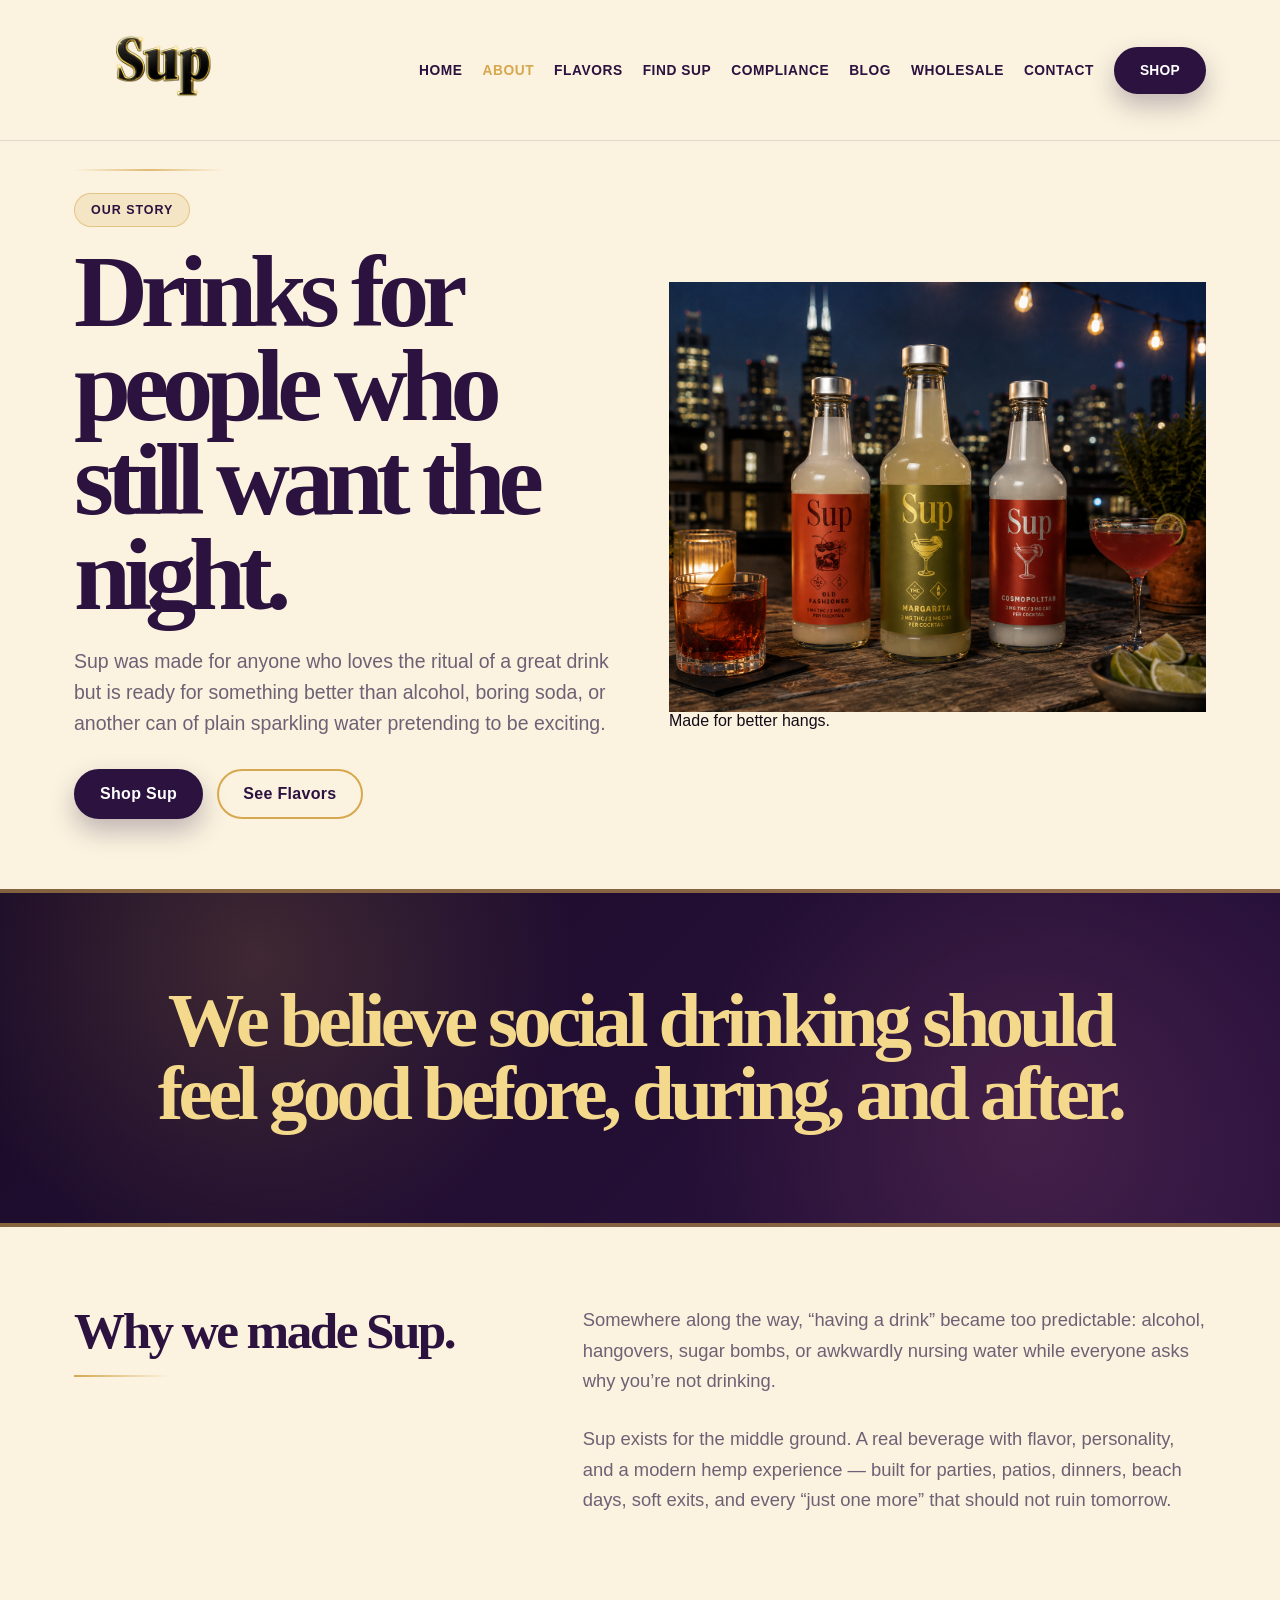
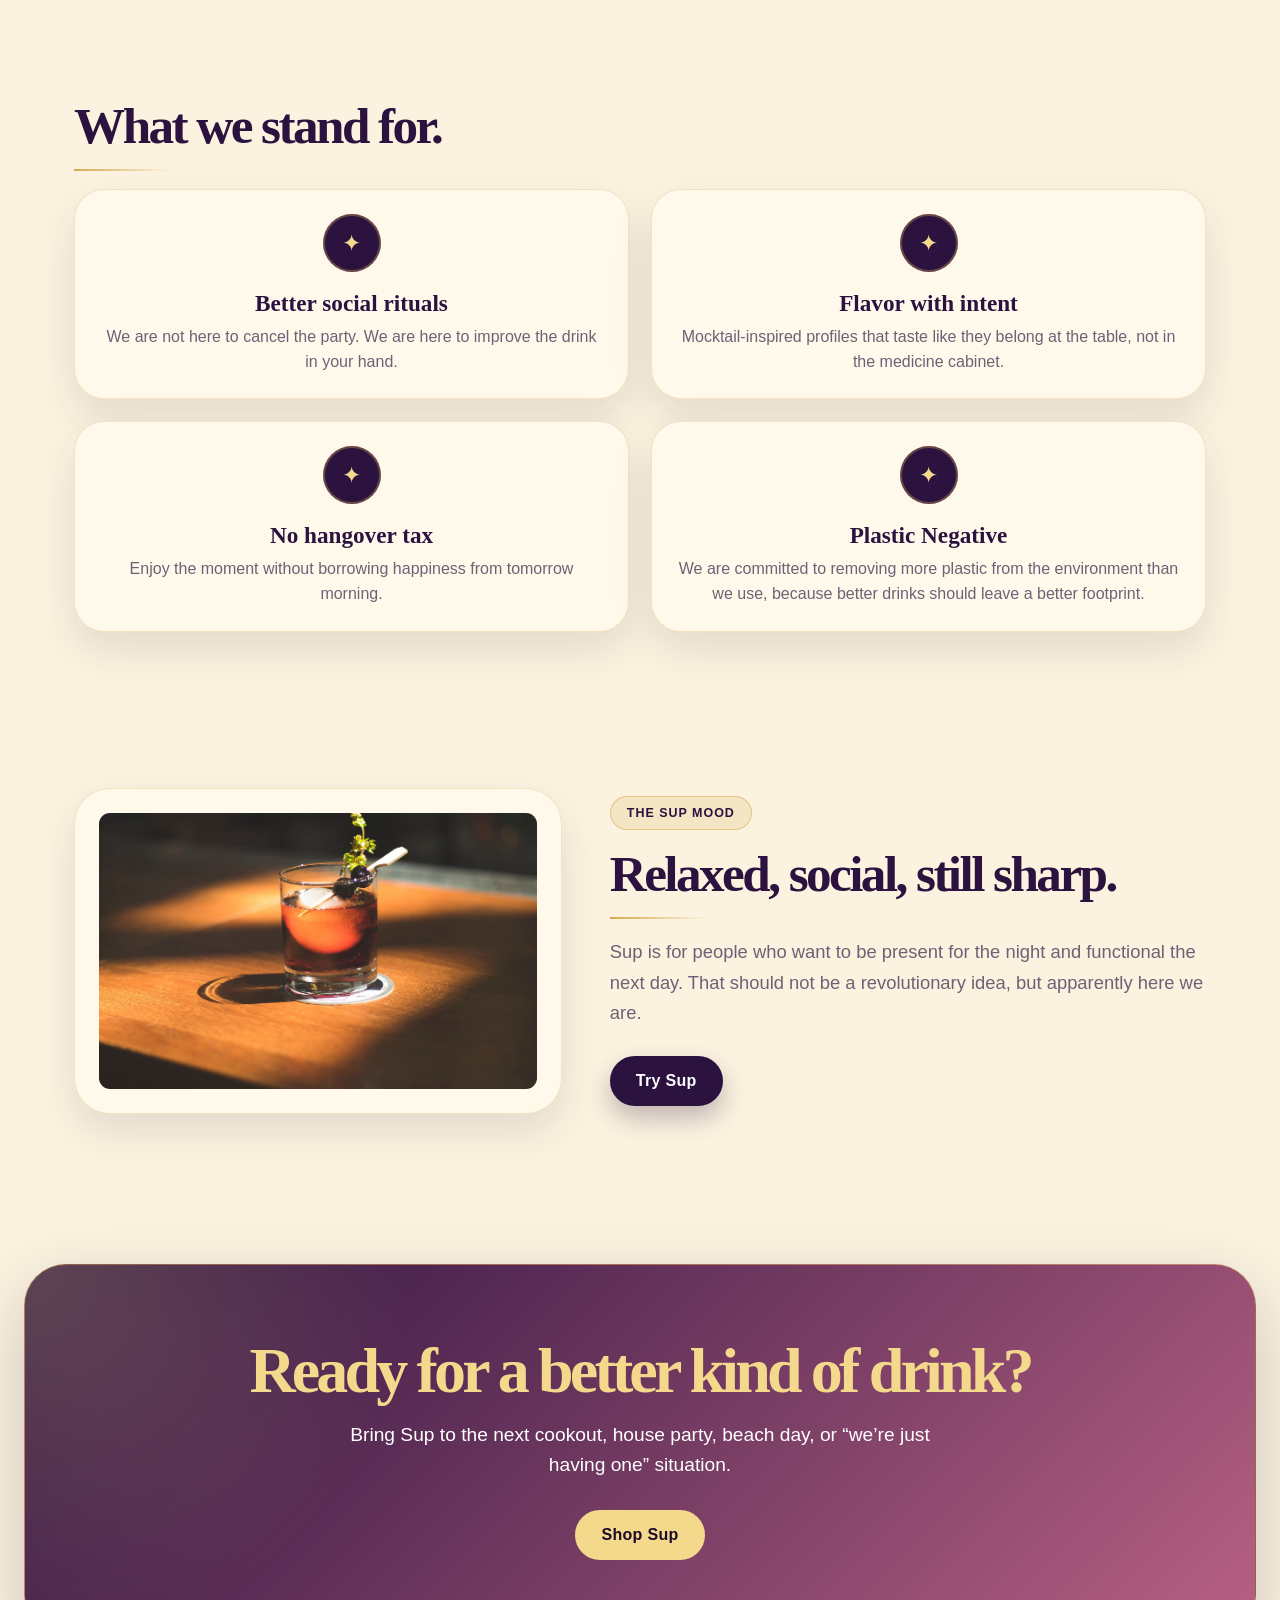
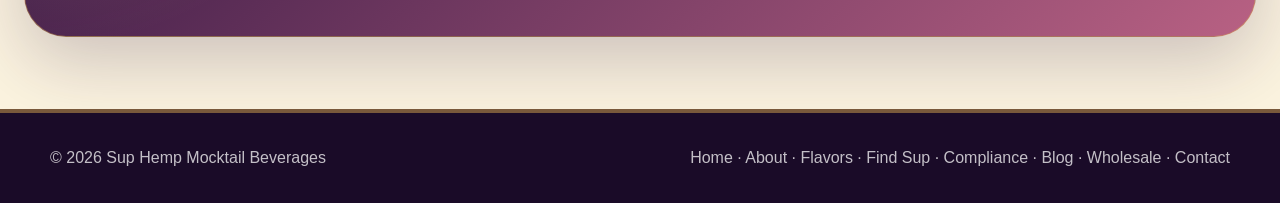
==== commit c9cde7c7: "Use updated hero shot on About page" ====
--- a/about.html
+++ b/about.html
@@ -91,8 +91,8 @@
 
       <div class="hero-art">
         <img
-          src="assets/supbevshero.avif"
-          alt="Assorted Sup hemp mocktail beverages"
+          src="assets/NewHeroShot.png"
+          alt="Three Sup mocktail bottles"
         />
 
         <div class="burst">
--- a/style.css
+++ b/style.css
@@ -1,4 +1,3 @@
-
 :root {
   --purple: #2b123f;
   --purple-deep: #1a0b28;
@@ -380,18 +379,28 @@
 }
 
 .flavor-card {
-  min-height: 360px;
+  min-height: 430px;
   display: flex;
   flex-direction: column;
   justify-content: space-between;
   overflow: hidden;
 }
 
-.flavor-card img {
-  width: 100%;
-  max-height: 230px;
+.flavor-image {
+  height: 260px;
+  display: flex;
+  align-items: center;
+  justify-content: center;
+  margin-bottom: 1.5rem;
+}
+
+.flavor-image img {
+  display: block;
+  width: 210px;
+  max-width: 100%;
+  height: auto;
   object-fit: contain;
-  filter: drop-shadow(0 18px 18px rgba(43, 18, 63, 0.18));
+  background: transparent;
 }
 
 .location-card img {
@@ -751,6 +760,14 @@
     grid-template-columns: 1fr;
   }
 
+  .flavor-image {
+    height: 230px;
+  }
+
+  .flavor-image img {
+    width: 190px;
+  }
+
   h1 {
     font-size: clamp(3rem, 17vw, 5rem);
   }
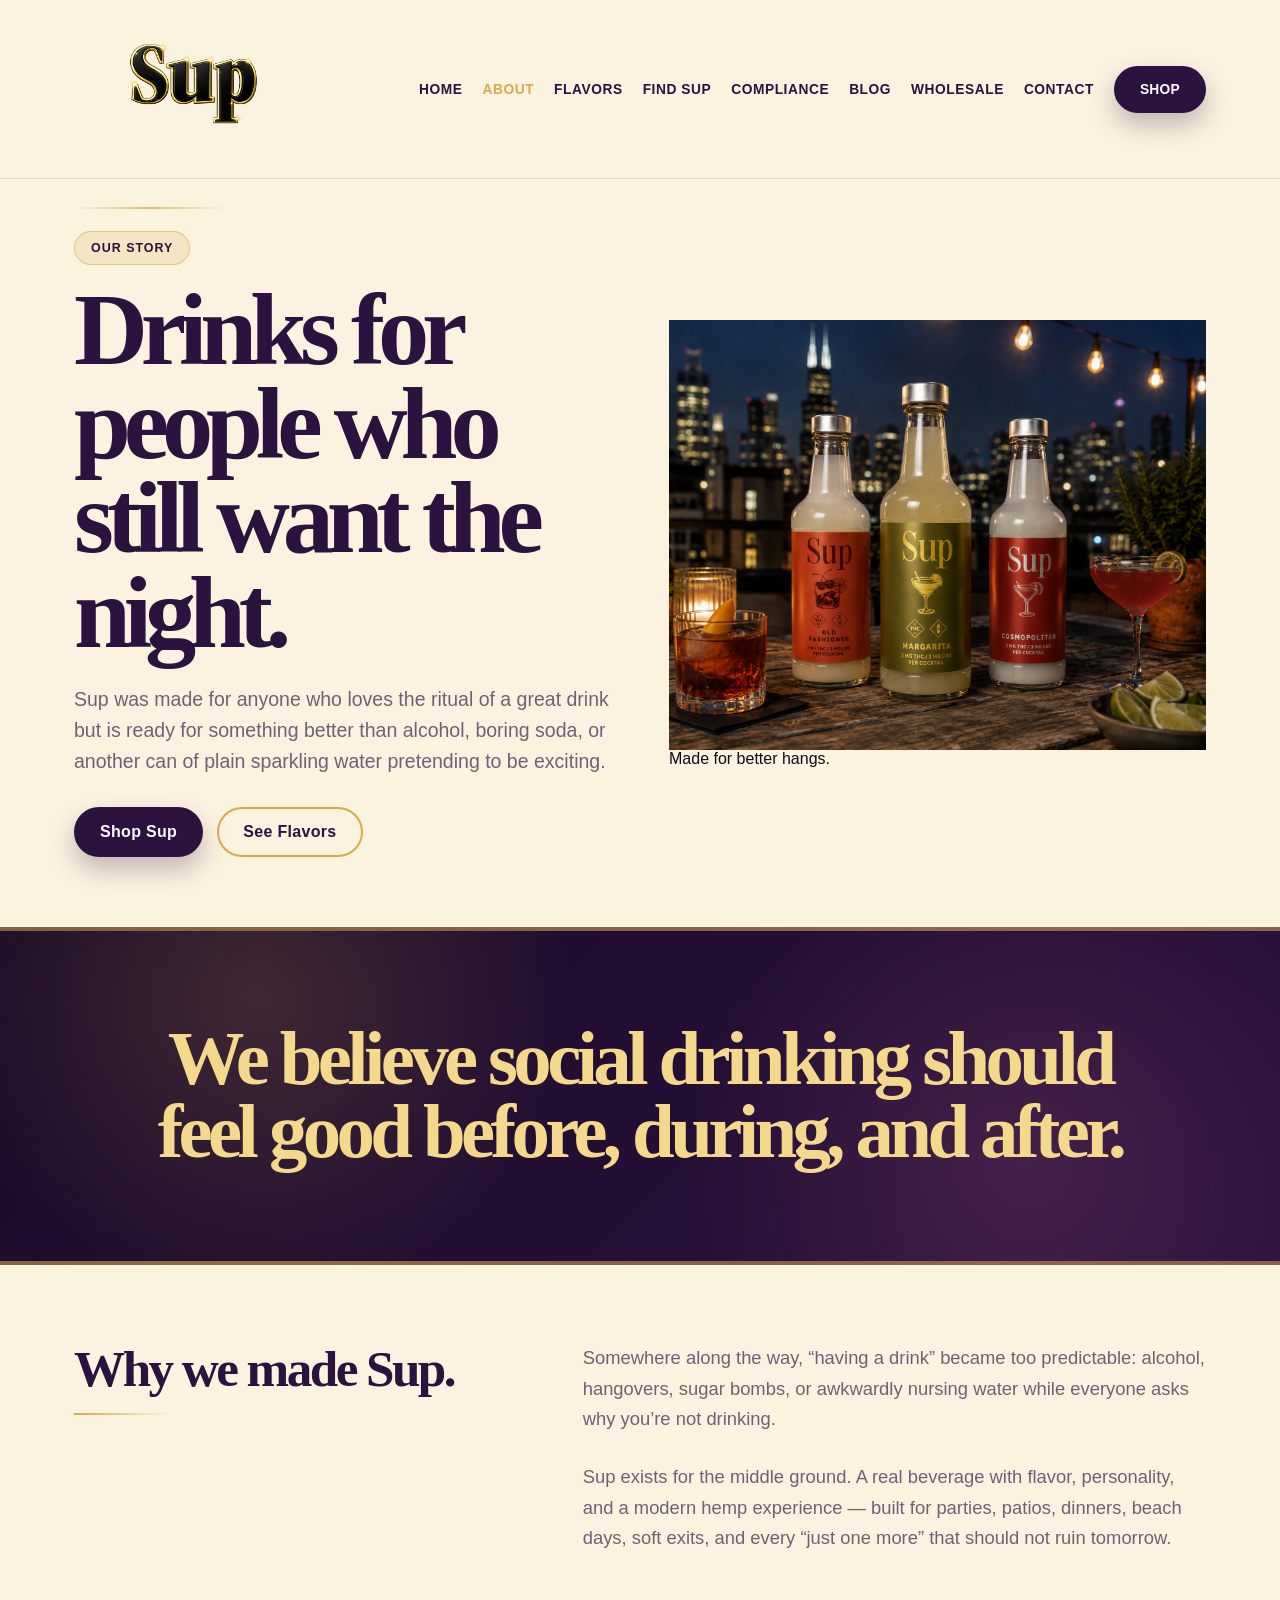
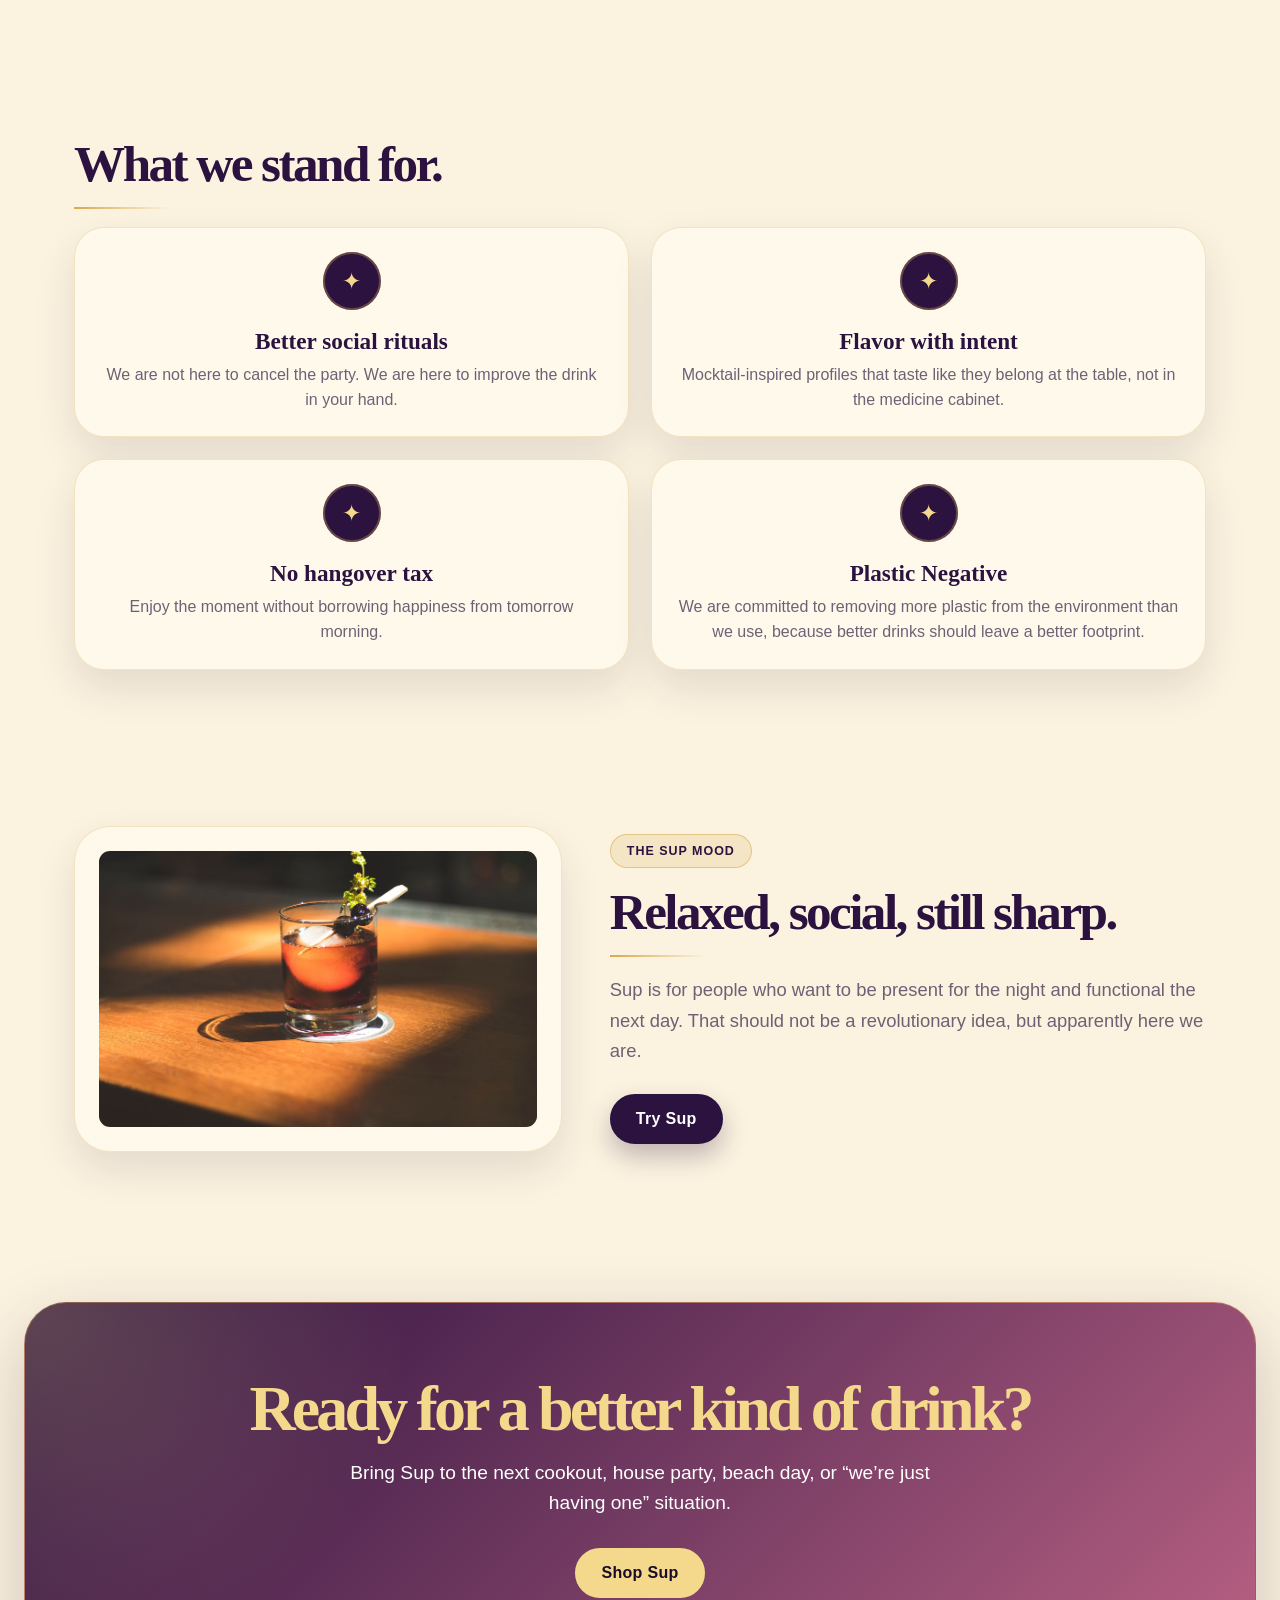
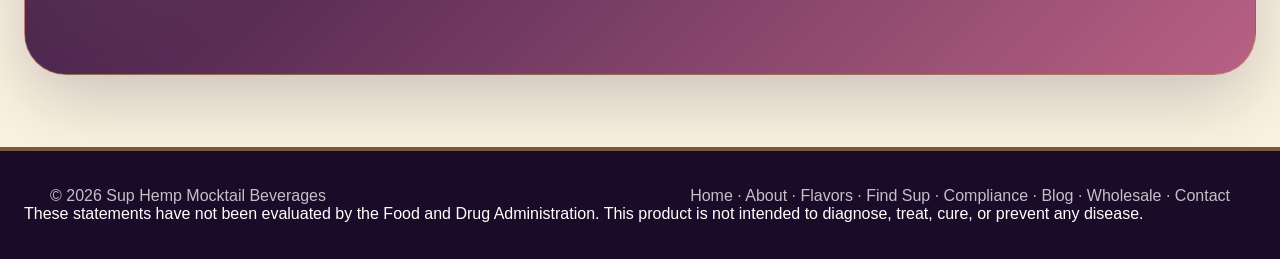
==== commit 44bd190e: "Add FDA disclaimer to site footer" ====
--- a/about.html
+++ b/about.html
@@ -239,6 +239,8 @@
         <a href="contact.html">Contact</a>
       </div>
     </div>
+      <div>These statements have not been evaluated by the Food and Drug Administration. This product is not intended to diagnose, treat, cure, or prevent any disease.</div>
+    
   </footer>
 </body>
 </html>
--- a/style.css
+++ b/style.css
@@ -67,7 +67,7 @@
 }
 
 .logo img {
-  height: 112px;
+  height: 150px;
   width: auto;
 }
 
@@ -396,9 +396,9 @@
 
 .flavor-image img {
   display: block;
-  width: 210px;
+  width: min(100%, 270px);
   max-width: 100%;
-  height: auto;
+  height: 100%;
   object-fit: contain;
   background: transparent;
 }
@@ -666,7 +666,7 @@
 
 @media (max-width: 1100px) {
   .logo img {
-    height: 100px;
+    height: 118px;
   }
 
   .nav {
@@ -693,7 +693,7 @@
   }
 
   .logo img {
-    height: 86px;
+    height: 96px;
   }
 
   .nav-toggle-label {
@@ -749,7 +749,7 @@
   }
 
   .logo img {
-    height: 68px;
+    height: 78px;
   }
 
   .flavor-grid,
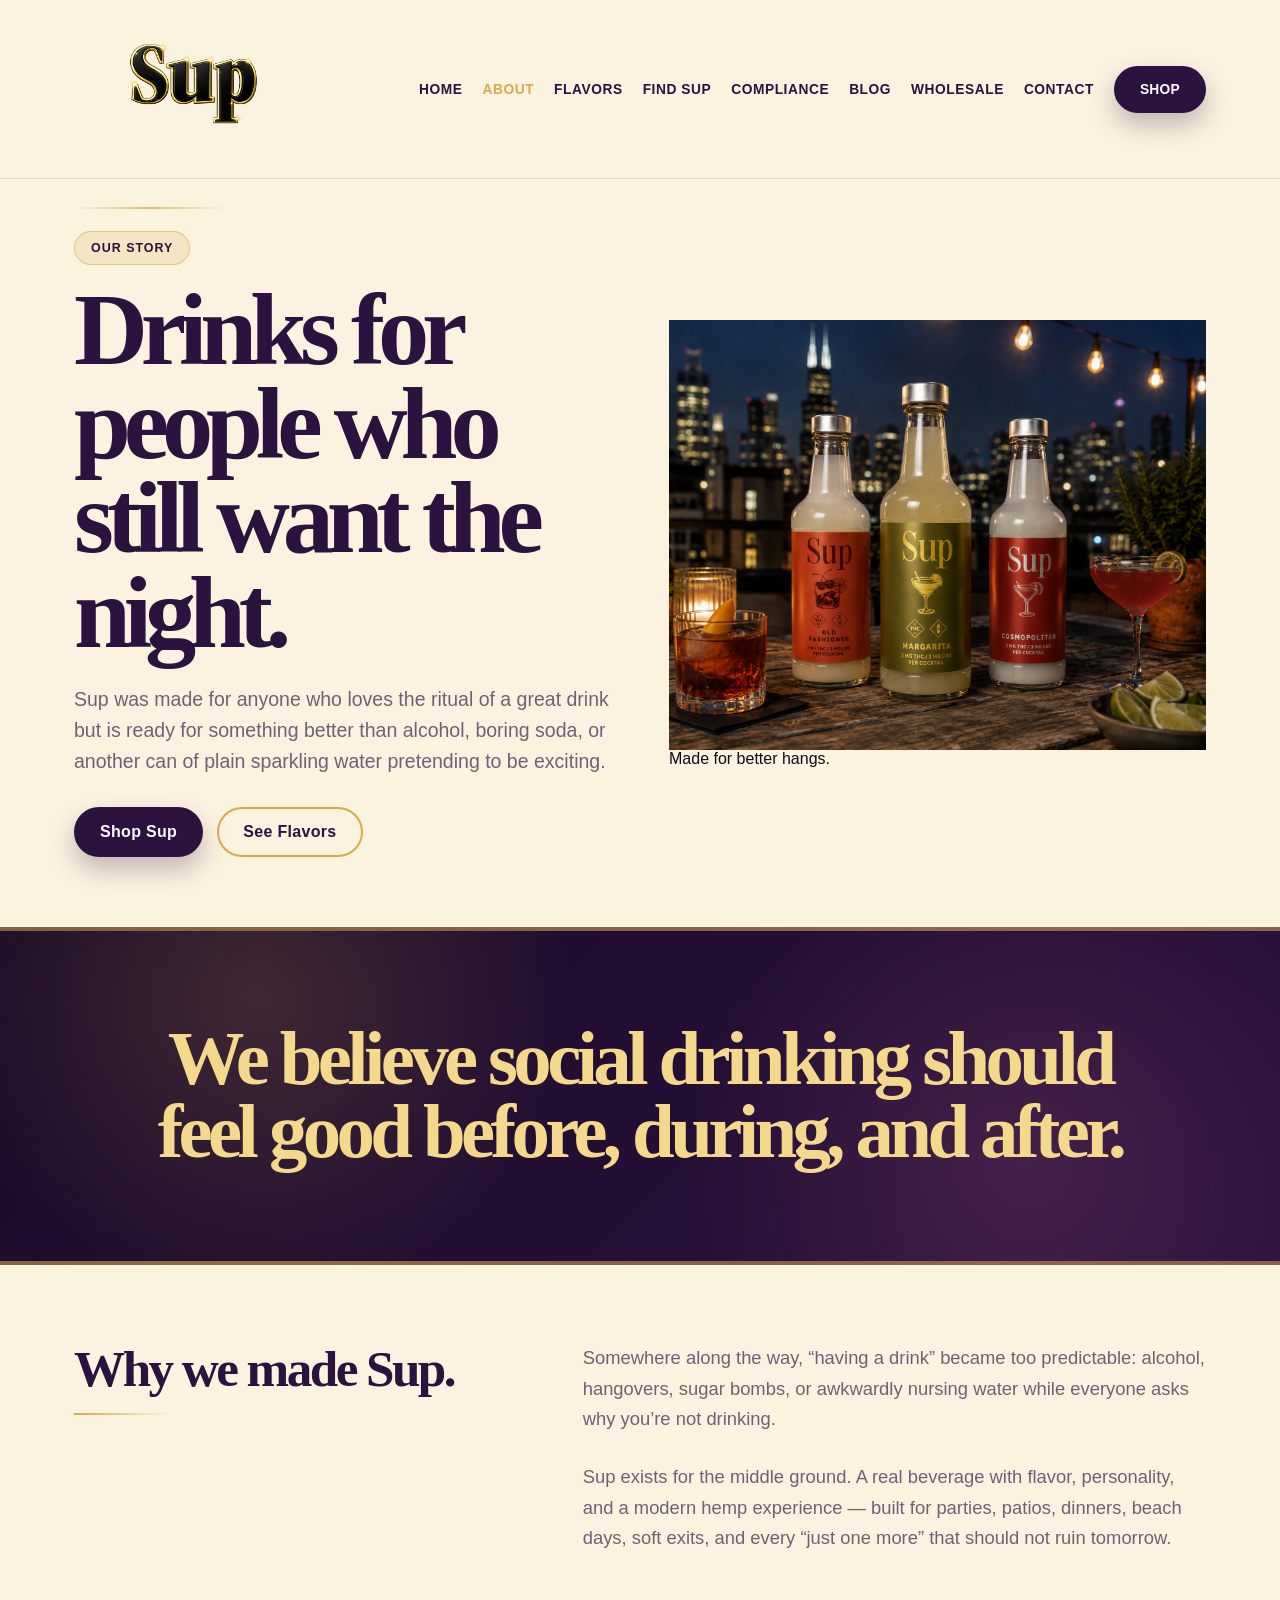
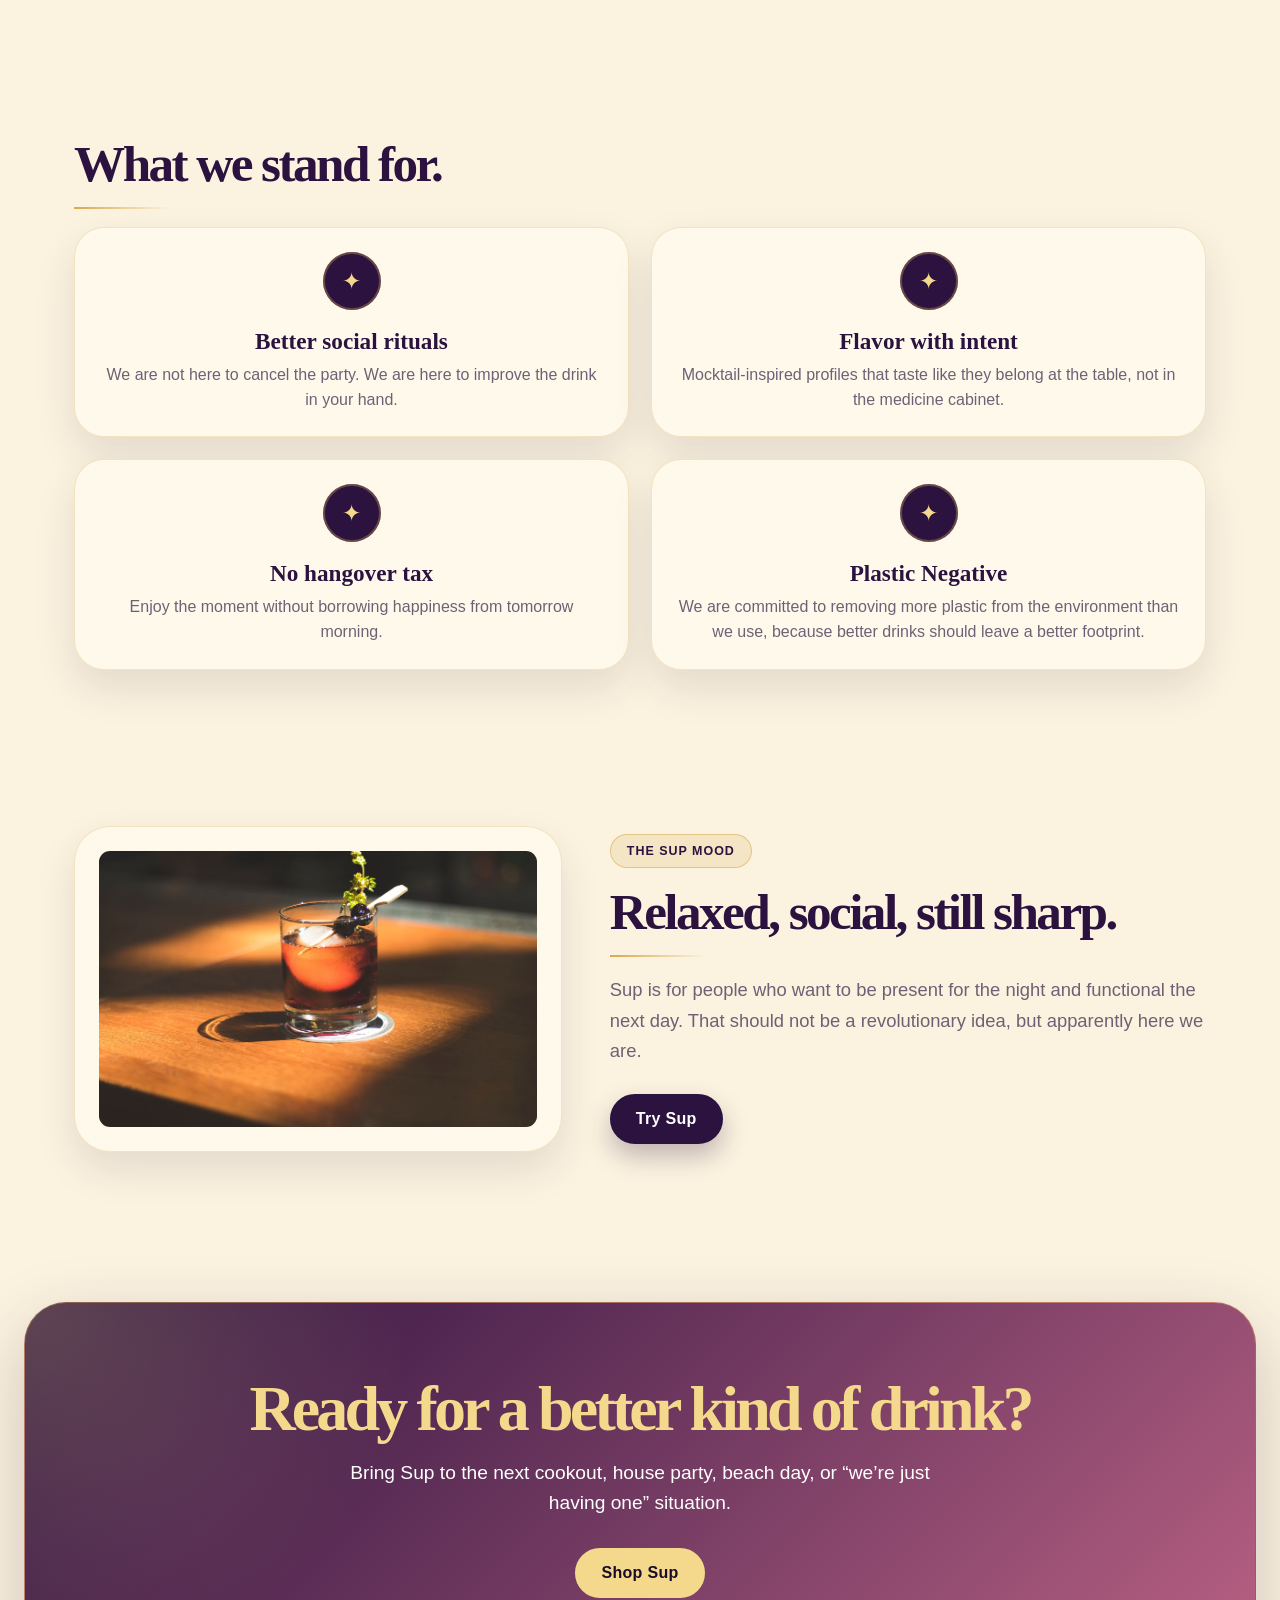
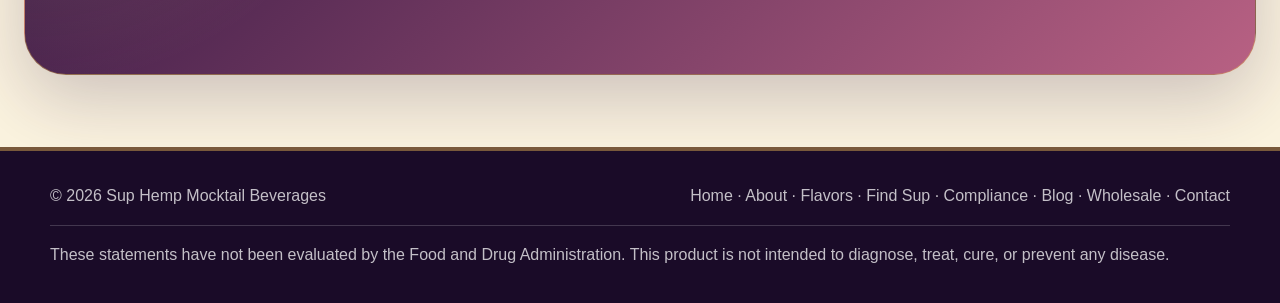
==== commit 62a373b7: "Align FDA disclaimer with footer layout" ====
--- a/about.html
+++ b/about.html
@@ -239,8 +239,7 @@
         <a href="contact.html">Contact</a>
       </div>
     </div>
-      <div>These statements have not been evaluated by the Food and Drug Administration. This product is not intended to diagnose, treat, cure, or prevent any disease.</div>
-    
+    <div class="footer-disclaimer">These statements have not been evaluated by the Food and Drug Administration. This product is not intended to diagnose, treat, cure, or prevent any disease.</div>
   </footer>
 </body>
 </html>
--- a/style.css
+++ b/style.css
@@ -660,6 +660,15 @@
   color: rgba(255, 255, 255, 0.74);
 }
 
+.footer-disclaimer {
+  max-width: 1180px;
+  margin: 20px auto 0;
+  padding-top: 16px;
+  border-top: 1px solid rgba(255, 255, 255, 0.18);
+  color: rgba(255, 255, 255, 0.74);
+  line-height: 1.6;
+}
+
 .footer-inner a:hover {
   color: var(--gold-light);
 }
